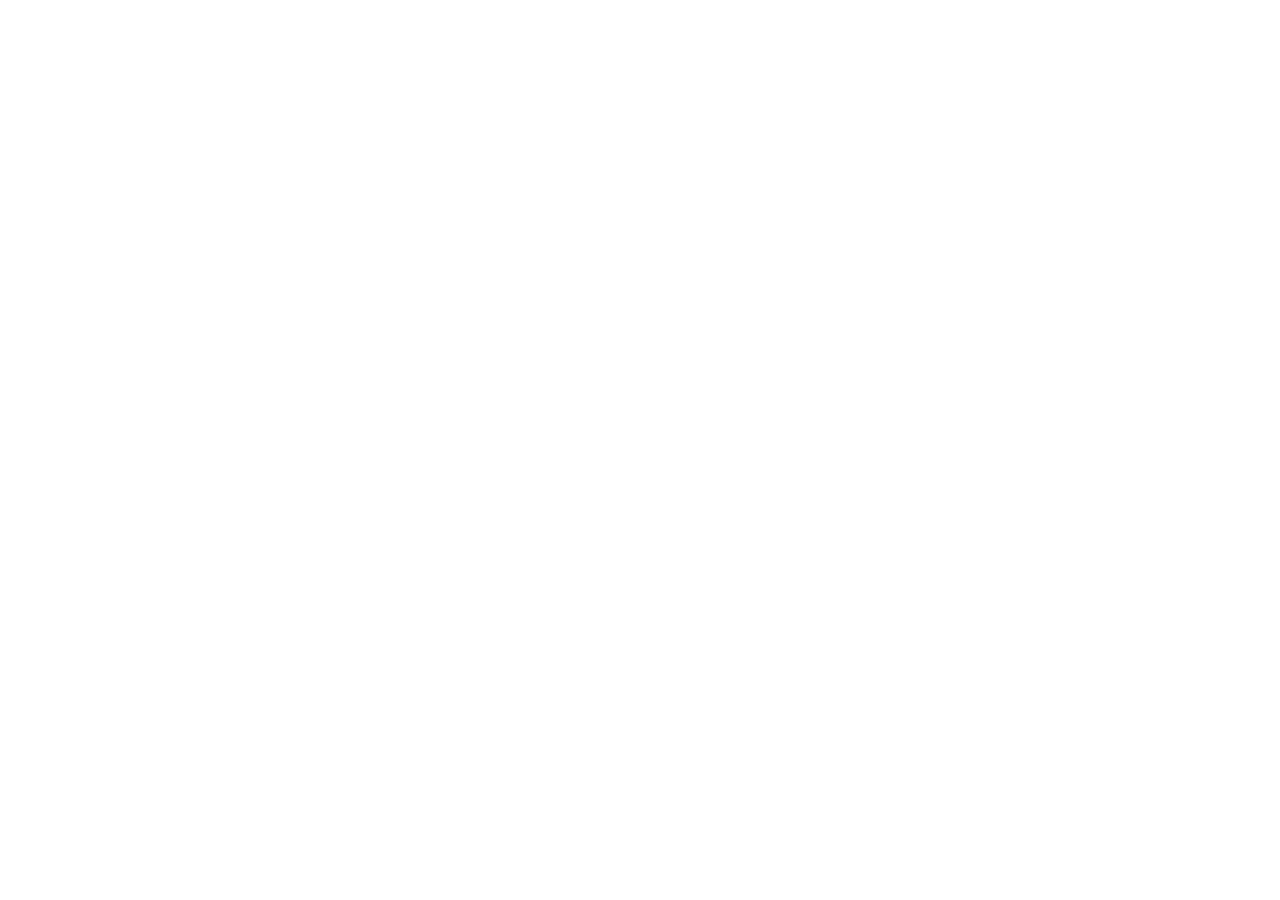
==== index.html @ 7402657c "anaqi | nambah SEO" ====
<!DOCTYPE html>
<html lang="id">
<head>
    <meta charset="UTF-8">
    <meta name="viewport" content="width=device-width, initial-scale=1.0">
    <title>Beranda - Cireng A'paweh</title>
    <meta name="description" content="Cireng A'paweh menyajikan produk cireng salju, cireng kuah keju creamy, dan cireng kuah seblak isi ayam suwir. Lihat menu unggulan dan peluang kerja sama mitra.">
    <meta name="keywords" content="Cireng A'paweh, cireng Bandung, cireng salju, promo cireng, cireng kuah keju, cireng seblak, franchise cireng, mitra cireng">
    <meta name="robots" content="index, follow">
    <meta name="author" content="Cireng A'paweh">
    <link rel="canonical" href="./index.html">
    <link rel="icon" href="assets/icon/icon.png">

    <meta property="og:locale" content="id_ID">
    <meta property="og:type" content="website">
    <meta property="og:site_name" content="Cireng A'paweh">
    <meta property="og:title" content="Cireng A'paweh - Beranda">
    <meta property="og:description" content="Cireng A'paweh - Promo Cireng Salju, Kuah Keju, Seblak, dan Franchise">
    <meta property="og:url" content="./index.html">
    <meta property="og:image" content="assets/img/produk/cireng-salju-kuah-keju-creamy.jpg">
    <meta property="og:image:alt" content="Produk cireng unggulan Cireng A'paweh">

    <meta name="twitter:card" content="summary_large_image">
    <meta name="twitter:title" content="Cireng A'paweh - Beranda">
    <meta name="twitter:description" content="Cireng A'paweh - Promo Cireng Salju, Cireng Kuah Keju, Cireng Kuah Seblak, dan Franchise Cireng">
    <meta name="twitter:image" content="assets/img/produk/cireng-salju-kuah-keju-creamy.jpg">

    <script type="application/ld+json">
    {
        "@context": "https://schema.org",
        "@type": "FoodEstablishment",
        "name": "Cireng A'paweh",
        "description": "Cireng dengan varian kuah keju creamy dan seblak ayam suwir.",
        "url": "./index.html",
        "image": "assets/img/produk/cireng-salju-kuah-keju-creamy.jpg",
        "areaServed": "Bandung"
    }
    </script>
</head>
<body>
	
</body>
</html>
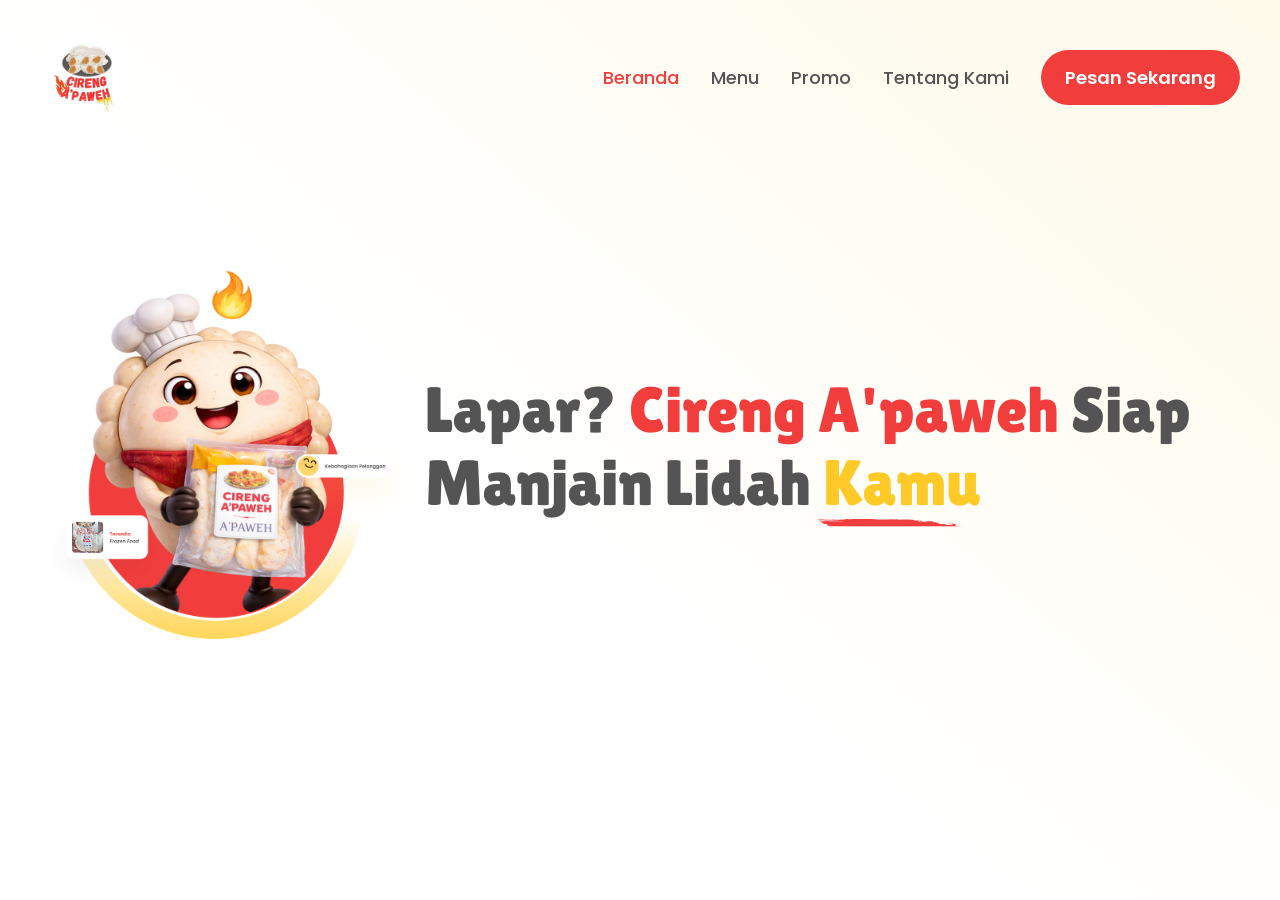
==== commit 7c5dfd14: "firdi | tempate hero" ====
--- a/index.html
+++ b/index.html
@@ -1,32 +1,53 @@
-<!DOCTYPE html>
+<!doctype html>
 <html lang="id">
-<head>
-    <meta charset="UTF-8">
-    <meta name="viewport" content="width=device-width, initial-scale=1.0">
+  <head>
+    <meta charset="UTF-8" />
+    <meta name="viewport" content="width=device-width, initial-scale=1.0" />
     <title>Beranda - Cireng A'paweh</title>
-    <meta name="description" content="Cireng A'paweh menyajikan produk cireng salju, cireng kuah keju creamy, dan cireng kuah seblak isi ayam suwir. Lihat menu unggulan dan peluang kerja sama mitra.">
-    <meta name="keywords" content="Cireng A'paweh, cireng Bandung, cireng salju, promo cireng, cireng kuah keju, cireng seblak, franchise cireng, mitra cireng">
-    <meta name="robots" content="index, follow">
-    <meta name="author" content="Cireng A'paweh">
-    <link rel="canonical" href="./index.html">
-    <link rel="icon" href="assets/icon/icon.png">
+    <meta
+      name="description"
+      content="Cireng A'paweh menyajikan produk cireng salju, cireng kuah keju creamy, dan cireng kuah seblak isi ayam suwir. Lihat menu unggulan dan peluang kerja sama mitra."
+    />
+    <meta
+      name="keywords"
+      content="Cireng A'paweh, cireng Bandung, cireng salju, promo cireng, cireng kuah keju, cireng seblak, franchise cireng, mitra cireng"
+    />
+    <meta name="robots" content="index, follow" />
+    <meta name="author" content="Cireng A'paweh" />
+    <link rel="canonical" href="./index.html" />
+    <link rel="icon" href="assets/icon/icon.png" />
 
-    <meta property="og:locale" content="id_ID">
-    <meta property="og:type" content="website">
-    <meta property="og:site_name" content="Cireng A'paweh">
-    <meta property="og:title" content="Cireng A'paweh - Beranda">
-    <meta property="og:description" content="Cireng A'paweh - Promo Cireng Salju, Kuah Keju, Seblak, dan Franchise">
-    <meta property="og:url" content="./index.html">
-    <meta property="og:image" content="assets/img/produk/cireng-salju-kuah-keju-creamy.jpg">
-    <meta property="og:image:alt" content="Produk cireng unggulan Cireng A'paweh">
+    <meta property="og:locale" content="id_ID" />
+    <meta property="og:type" content="website" />
+    <meta property="og:site_name" content="Cireng A'paweh" />
+    <meta property="og:title" content="Cireng A'paweh - Beranda" />
+    <meta
+      property="og:description"
+      content="Cireng A'paweh - Promo Cireng Salju, Kuah Keju, Seblak, dan Franchise"
+    />
+    <meta property="og:url" content="./index.html" />
+    <meta
+      property="og:image"
+      content="assets/img/produk/cireng-salju-kuah-keju-creamy.jpg"
+    />
+    <meta
+      property="og:image:alt"
+      content="Produk cireng unggulan Cireng A'paweh"
+    />
 
-    <meta name="twitter:card" content="summary_large_image">
-    <meta name="twitter:title" content="Cireng A'paweh - Beranda">
-    <meta name="twitter:description" content="Cireng A'paweh - Promo Cireng Salju, Cireng Kuah Keju, Cireng Kuah Seblak, dan Franchise Cireng">
-    <meta name="twitter:image" content="assets/img/produk/cireng-salju-kuah-keju-creamy.jpg">
+    <meta name="twitter:card" content="summary_large_image" />
+    <meta name="twitter:title" content="Cireng A'paweh - Beranda" />
+    <meta
+      name="twitter:description"
+      content="Cireng A'paweh - Promo Cireng Salju, Cireng Kuah Keju, Cireng Kuah Seblak, dan Franchise Cireng"
+    />
+    <meta
+      name="twitter:image"
+      content="assets/img/produk/cireng-salju-kuah-keju-creamy.jpg"
+    />
 
     <script type="application/ld+json">
-    {
+      {
         "@context": "https://schema.org",
         "@type": "FoodEstablishment",
         "name": "Cireng A'paweh",
@@ -34,10 +55,62 @@
         "url": "./index.html",
         "image": "assets/img/produk/cireng-salju-kuah-keju-creamy.jpg",
         "areaServed": "Bandung"
-    }
+      }
     </script>
-</head>
-<body>
-	
-</body>
+
+    <link rel="stylesheet" href="/css/global.css" />
+    <link rel="stylesheet" href="/css/template/navbar.css" />
+    <link rel="stylesheet" href="/css/template/hero.css" />
+  </head>
+  <body>
+    <section class="navbar">
+      <a href="#" class="logo">
+        <img
+          src="assets/icon/icon.png"
+          alt="Logo Cireng A'paweh"
+          class="logoImage"
+        />
+      </a>
+
+      <button class="burgerMenu" type="button" aria-label="Toggle menu">
+        <img src="/assets/icon/burger-menu.svg" alt="" class="burgerMenuIcon" />
+      </button>
+
+      <div class="navBarLinks">
+        <nav class="navLinks">
+          <a href="#" class="navLink active">Beranda</a>
+          <a href="#" class="navLink">Menu</a>
+          <a href="#" class="navLink">Promo</a>
+          <a href="#" class="navLink">Tentang Kami</a>
+        </nav>
+        <div class="navActions">
+          <button class="btn btnPrimary">Pesan Sekarang</button>
+        </div>
+      </div>
+    </section>
+
+    <div class="templateHero">
+      <div class="breakpoint">
+        <div class="1">
+          <img
+            id="maskot"
+            src="/assets/img/dekorasi/maskot.png"
+            alt="Maskot Cireng A'paweh"
+          />
+        </div>
+        <div class="2">
+          <div class="displayHero">
+            Lapar? <span class="red">Cireng A'paweh</span> Siap Manjain Lidah
+            <span class="yellow">
+              <div class="wrap">
+                Kamu
+                <img src="/assets/img/dekorasi/line.svg" alt="Dekorasi" /></div
+            ></span>
+          </div>
+        </div>
+      </div>
+    </div>
+
+    <script src="/js/animasi.js"></script>
+  </body>
 </html>
--- a/css/global.css
+++ b/css/global.css
@@ -0,0 +1,291 @@
+@import url("https://fonts.googleapis.com/css2?family=Fredoka:wght@400;500;600&family=Lilita+One&family=Poppins:wght@400;500;600&display=swap");
+
+* {
+    margin: 0;
+    padding: 0;
+}
+
+:root {
+    /* Colors */
+    --primary-brand-red: #f23d3d;   
+    --accent-cheese-yellow: #ffca28;
+    --charcoal-grey: #545454;
+    --clean-white: #ffffff;
+
+    --fdn-red-light: #feecec;
+    --fdn-red-light-hover: #fde2e2;
+    --fdn-red-light-active: #fbc3c3;
+    --fdn-red-normal: #f23d3d;
+    --fdn-red-normal-hover: #da3737;
+    --fdn-red-normal-active: #c23131;
+    --fdn-red-dark: #b62e2e;
+    --fdn-red-dark-hover: #912525;
+    --fdn-red-dark-active: #6d1b1b;
+    --fdn-red-darker: #551515;
+
+    --fdn-yellow-light: #fffaea;
+    --fdn-yellow-light-hover: #fff7df;
+    --fdn-yellow-light-active: #ffefbc;
+    --fdn-yellow-normal: #ffca28;
+    --fdn-yellow-normal-hover: #e6b624;
+    --fdn-yellow-normal-active: #cca220;
+    --fdn-yellow-dark: #bf981e;
+    --fdn-yellow-dark-hover: #997918;
+    --fdn-yellow-dark-active: #735b12;
+    --fdn-yellow-darker: #59470e;
+
+    --fdn-grey-light: #eeeeee;
+    --fdn-grey-light-hover: #e5e5e5;
+    --fdn-grey-light-active: #cacaca;
+    --fdn-grey-normal: #545454;
+    --fdn-grey-normal-hover: #4c4c4c;
+    --fdn-grey-normal-active: #434343;
+    --fdn-grey-dark: #3f3f3f;
+    --fdn-grey-dark-hover: #323232;
+    --fdn-grey-dark-active: #262626;
+    --fdn-grey-darker: #1d1d1d;
+
+    --fdn-white-light: #ffffff;
+    --fdn-white-light-hover: #ffffff;
+    --fdn-white-light-active: #ffffff;
+    --fdn-white-normal: #ffffff;
+    --fdn-white-normal-hover: #e6e6e6;
+    --fdn-white-normal-active: #cccccc;
+    --fdn-white-dark: #bfbfbf;
+    --fdn-white-dark-hover: #999999;
+    --fdn-white-dark-active: #737373;
+    --fdn-white-darker: #595959;
+
+    /* Font */
+    --font-display: "Lilita One", sans-serif;
+    --font-subheading: "Fredoka", sans-serif;
+    --font-body: "Poppins", sans-serif;
+
+    --fs-hero: 64px;
+    --fs-h1: 48px;
+    --fs-h2: 32px;
+    --fs-h3: 24px;
+    --fs-h4: 20px;
+    --fs-body-lg: 18px;
+    --fs-body-main: 16px;
+    --fs-caption: 14px;
+    --fs-button: 18px;
+
+    /* Font Weight */
+    --fw-regular: 400;
+    --fw-medium: 500;
+    --fw-semibold: 600;
+
+    --shadow-main: 0px 8px 26px rgba(84, 84, 84, 0.25);
+    --shadow-lighter: 0px 0px 12px rgba(84, 84, 84, 0.25);
+
+    /* GAP Desktop */
+    --gap-micro: 8px;
+    --gap-small: 16px;
+    --gap-medium: 32px;
+    --gap-large: 80px;
+
+    /* Breakpoint */
+    --breakpoint: 1200px;
+}
+
+/* Button Primary */
+.btnPrimary {
+    display: inline-flex;
+    padding: var(--gap-small) var(--fw-medium);
+    justify-content: center;
+    align-items: center;
+    gap: var(--gap-micro);
+    border-radius: 100px;
+    background: var(--primary-brand-red);
+    color: var(--clean-white);
+    font-family: var(--font-body);
+    font-size: var(--fs-button);
+    font-weight: var(--fw-medium);
+}
+
+.btnPrimary .btnIcon {
+    width: 20px;
+    height: 20px;
+    aspect-ratio: 1/1;
+}
+
+.btnPrimary:hover {
+    background: var(primary --fdn-red-normal-hover);
+    color: var(--clean-white);
+    transition: 0.29;
+}
+
+.btnPrimary:active {
+    background: var(primary --fdn-red-dark-active);
+    color: var(--clean-white);
+    transition: 0.29;
+}
+
+.btnSoft {
+    display: inline-flex;
+    padding: var(--gap-small) var(--fw-medium);
+    justify-content: center;
+    align-items: center;
+    gap: var(--gap-micro);
+    border-radius: 100px;
+    background: var(--fdn-grey-light);
+    color: var(--charcoal-grey);
+    font-family: var(--font-body);
+    font-size: var(--fs-button);
+    font-weight: var(--fw-medium);
+}
+
+.btnSoft:hover {
+    background: var(--fdn-grey-light-hover);
+    color: var(--fdn-grey-normal-hover);
+    transition: 0.29;
+}
+
+.btnSoft:active {
+    background: var(--fdn-grey-light-active);
+    color: var(--fdn-grey-normal-active);
+    transition: 0.29;
+}
+
+.btnOutline {
+    display: inline-flex;
+    padding: var(--gap-small) var(--fw-medium);
+    justify-content: center;
+    align-items: center;
+    gap: var(--gap-micro);
+    border-radius: 100px;
+    border: 1px solid var(--primary-brand-red);
+    background: var(--clean-white);
+    color: var(--primary-brand-red);
+    font-family: var(--font-body);
+    font-size: var(--fs-button);
+    font-weight: var(--fw-medium);
+}
+
+.btnOutline:hover {
+    background: var(--fdn-white-normal-hover);
+    color: var(--fdn-red-normal-hover);
+    transition: 0.29;
+}
+
+.btnOutline:active {
+    background: var(--fdn-white-normal-active);
+    color: var(--fdn-red-normal-active);
+    transition: 0.29;
+}
+
+/* Typography */
+.displayHero {
+  font-family: var(--font-display);
+  font-size: var(--fs-hero);
+  font-weight: 400;
+}
+
+.displayH1 {
+    font-family: var(--font-display);
+    font-size: var(--fs-h1);
+    font-weight: 400;
+}
+
+.displayH2 {
+    font-family: var(--font-display);
+    font-size: var(--fs-h2);
+    font-weight: 400;
+}
+
+.subH3 {
+    font-family: var(--font-subheading);
+    font-size: var(--fs-h3);
+    font-weight: var(--fw-semibold);
+}
+
+.subH4 {
+    font-family: var(--font-subheading);
+    font-size: var(--fs-h4);
+    font-weight: var(--fw-medium);
+}
+
+.bodyLg {
+    font-family: var(--font-body);
+    font-size: var(--fs-body-lg);
+    font-weight: var(--fw-medium);
+}
+
+.bodyMain {
+    font-family: var(--font-body);
+    font-size: var(--fs-body-main);
+    font-weight: var(--fw-regular);
+}
+
+.caption {
+    font-family: var(--font-body);
+    font-size: var(--fs-caption);
+    font-weight: var(--fw-regular);
+}
+
+.btnText {
+    font-family: var(--font-body);
+    font-size: var(--fs-button);
+    font-weight: var(--fw-medium);
+}
+
+/* Effects */
+.shadow {
+    box-shadow: var(--shadow-main);
+}
+
+.shadowLight {
+    box-shadow: var(--shadow-lighter);
+}
+
+/* Breakpoint */
+.breakpoint {
+    max-width: var(--breakpoint);
+    width: 100%;
+}
+
+/* Text */
+.red {
+    color: var(--primary-brand-red)
+}
+
+.yellow {
+    color: var(--accent-cheese-yellow)
+}
+
+@media (max-width: 1024px) {
+  :root {
+    --fs-hero: 48px;
+    --fs-h1: 40px;
+    --fs-button: 16px;
+
+    /* GAP Tablet */
+    --gap-micro: 8px;
+    --gap-small: 16px;
+    --gap-medium: 24px;
+    --gap-large: 48px;
+
+    /* Breakpoint */
+    --breakpoint: 768px;
+  }
+}
+
+@media (max-width: 768px) {
+  :root {
+    --fs-hero: 40px;
+    --fs-h1: 32px;
+    --fs-h2: 24px;
+    --fs-h3: 20px;
+    --fs-h4: 18px;
+
+    /* GAP Mobile */
+    --gap-micro: 8px;
+    --gap-small: 16px;
+    --gap-medium: 24px;
+    --gap-large: 40px;
+
+    /* Breakpoint */
+    --breakpoint: 390px;
+  }
+}
--- a/css/template/navbar.css
+++ b/css/template/navbar.css
@@ -0,0 +1,226 @@
+.navbar {
+  position: fixed;
+  top: 0;
+  display: flex;
+  flex-direction: row;
+  align-items: center;
+  justify-content: space-between;
+  width: 100%;
+  margin: 0;
+  box-sizing: border-box;
+  padding: var(--gap-medium) max(16px, calc((100vw - 1200px) / 2));
+  z-index: 999;
+  background-color: transparent;
+  transition:
+    padding-top 0.25s ease,
+    padding-bottom 0.25s ease,
+    box-shadow 0.25s ease,
+    background-color 0.25s ease;
+}
+
+.navbar.navbarScrolled {
+  padding: var(--gap-micro) max(var(--gap-small), calc((100vw - 1200px) / 2));
+  background: rgba(255, 255, 255, 0.92);
+  box-shadow: var(--shadow-lighter);
+  backdrop-filter: blur(50px);
+}
+
+.logo {
+  display: inline-flex;
+  align-items: center;
+  text-decoration: none;
+}
+
+.logoImage {
+  width: auto;
+  height: 90px;
+  display: block;
+}
+
+.navLinks {
+  display: flex;
+  align-items: center;
+  gap: var(--gap-medium);
+}
+
+.navLink {
+  font-family: var(--font-body);
+  font-size: var(--fs-body-lg);
+  font-weight: var(--fw-medium);
+  color: var(--fdn-grey-normal);
+  text-decoration: none;
+  transition: color 0.2s ease;
+}
+
+.navLink.active {
+  color: var(--fdn-red-normal);
+}
+
+.navLink:hover {
+  color: var(--fdn-red-normal-hover);
+}
+
+.navActions {
+  display: flex;
+  align-items: center;
+  gap: 12px;
+}
+
+.navBarLinks {
+  display: flex;
+  align-items: center;
+  gap: var(--gap-medium);
+}
+
+.burgerMenu {
+  display: none;
+  background: none;
+  border: none;
+  cursor: pointer;
+  padding: 0;
+}
+
+.burgerMenuIcon {
+  width: 32px;
+  height: 32px;
+  display: block;
+  transition: filter 0.25s ease;
+}
+
+.burgerMenu:hover .burgerMenuIcon {
+  filter: brightness(0.8);
+}
+
+.btn {
+  display: inline-flex;
+  align-items: center;
+  justify-content: center;
+  gap: 10px;
+  padding: 14px 24px;
+  border-radius: 999px;
+  background: var(--fdn-red-normal);
+  color: var(--fdn-white-normal);
+  text-decoration: none;
+  font-weight: var(--fw-semibold);
+  border: none;
+  cursor: pointer;
+  transition:
+    background-color 0.2s ease,
+    transform 0.2s ease;
+}
+
+.btn:hover {
+  background: var(--fdn-red-normal-hover);
+}
+
+.btn:active {
+  background: var(--fdn-red-normal-active);
+  transform: translateY(1px);
+}
+
+@media (min-width: 768px) and (max-width: 1024px) {
+  .navbar {
+    padding: var(--gap-large) var(--gap-small);
+    justify-content: center;
+    gap: var(--gap-medium);
+  }
+
+  .navbar.navbarScrolled {
+    padding: var(--gap-micro) var(--gap-small);
+  }
+
+  .logoImage {
+    height: 72px;
+  }
+
+  .navBarLinks {
+    gap: var(--gap-small);
+  }
+
+  .navLinks {
+    gap: 12px;
+  }
+
+  .navLink {
+    font-size: var(--fs-body-main);
+  }
+
+  .navActions .btnPrimary {
+    padding: 12px 18px;
+    font-size: var(--fs-body-main);
+  }
+}
+
+@media (max-width: 767px) {
+  .navbar {
+    padding: var(--gap-medium) var(--gap-small);
+    justify-content: space-between;
+    align-items: center;
+    gap: 0;
+  }
+
+  .navbar.navbarScrolled {
+    padding: var(--gap-micro) var(--gap-small);
+  }
+
+  .logo {
+    width: auto;
+    justify-content: flex-start;
+  }
+
+  .logoImage {
+    height: 50px;
+  }
+
+  .burgerMenu {
+    display: flex;
+    align-items: center;
+    justify-content: center;
+  }
+
+  .navBarLinks {
+    display: flex;
+    position: absolute;
+    top: 100%;
+    left: 0;
+    right: 0;
+    width: 100%;
+    flex-direction: column;
+    align-items: center;
+    gap: 0;
+    padding: var(--gap-small);
+    background: var(--fdn-white-normal);
+    box-shadow: 0 8px 16px rgba(84, 84, 84, 0.15);
+    z-index: 998;
+    opacity: 0;
+    transform: translateY(-12px);
+    max-height: 0;
+    overflow: hidden;
+    pointer-events: none;
+    transition:
+      opacity 0.25s ease,
+      transform 0.25s ease,
+      max-height 0.3s ease;
+  }
+
+  .navBarLinks.active {
+    opacity: 1;
+    transform: translateY(0);
+    max-height: 360px;
+    pointer-events: auto;
+  }
+
+  .navLinks {
+    display: flex;
+    width: 100%;
+    flex-direction: column;
+    gap: 8px;
+    align-items: center;
+  }
+
+  .navActions {
+    width: 100%;
+    justify-content: center;
+    margin-top: var(--gap-small);
+  }
+}
--- a/css/template/hero.css
+++ b/css/template/hero.css
@@ -0,0 +1,39 @@
+.templateHero {
+  width: 100%;
+  height: 100vh;
+  background: linear-gradient(
+    220deg,
+    var(--fdn-yellow-light) 0.69%,
+    var(--clean-white, #fff) 57.53%
+  );
+  display: flex;
+  justify-content: center;
+  color: var(--charcoal-grey);
+}
+
+.templateHero .breakpoint {
+  display: flex;
+  align-items: center;
+  gap: auto;
+}
+
+.templateHero .wrap {
+  display: inline-flex;
+  flex-direction: column;
+}
+
+.templateHero .wrap img {
+  position: relative;
+  left: -10px;
+  max-width: 180px;
+}
+
+.templateHero #maskot {
+  max-width: 385px;
+}
+
+@media(max-width:768px) {
+    .templateHero .breakpoint {
+        flex-direction: column;
+    }
+}
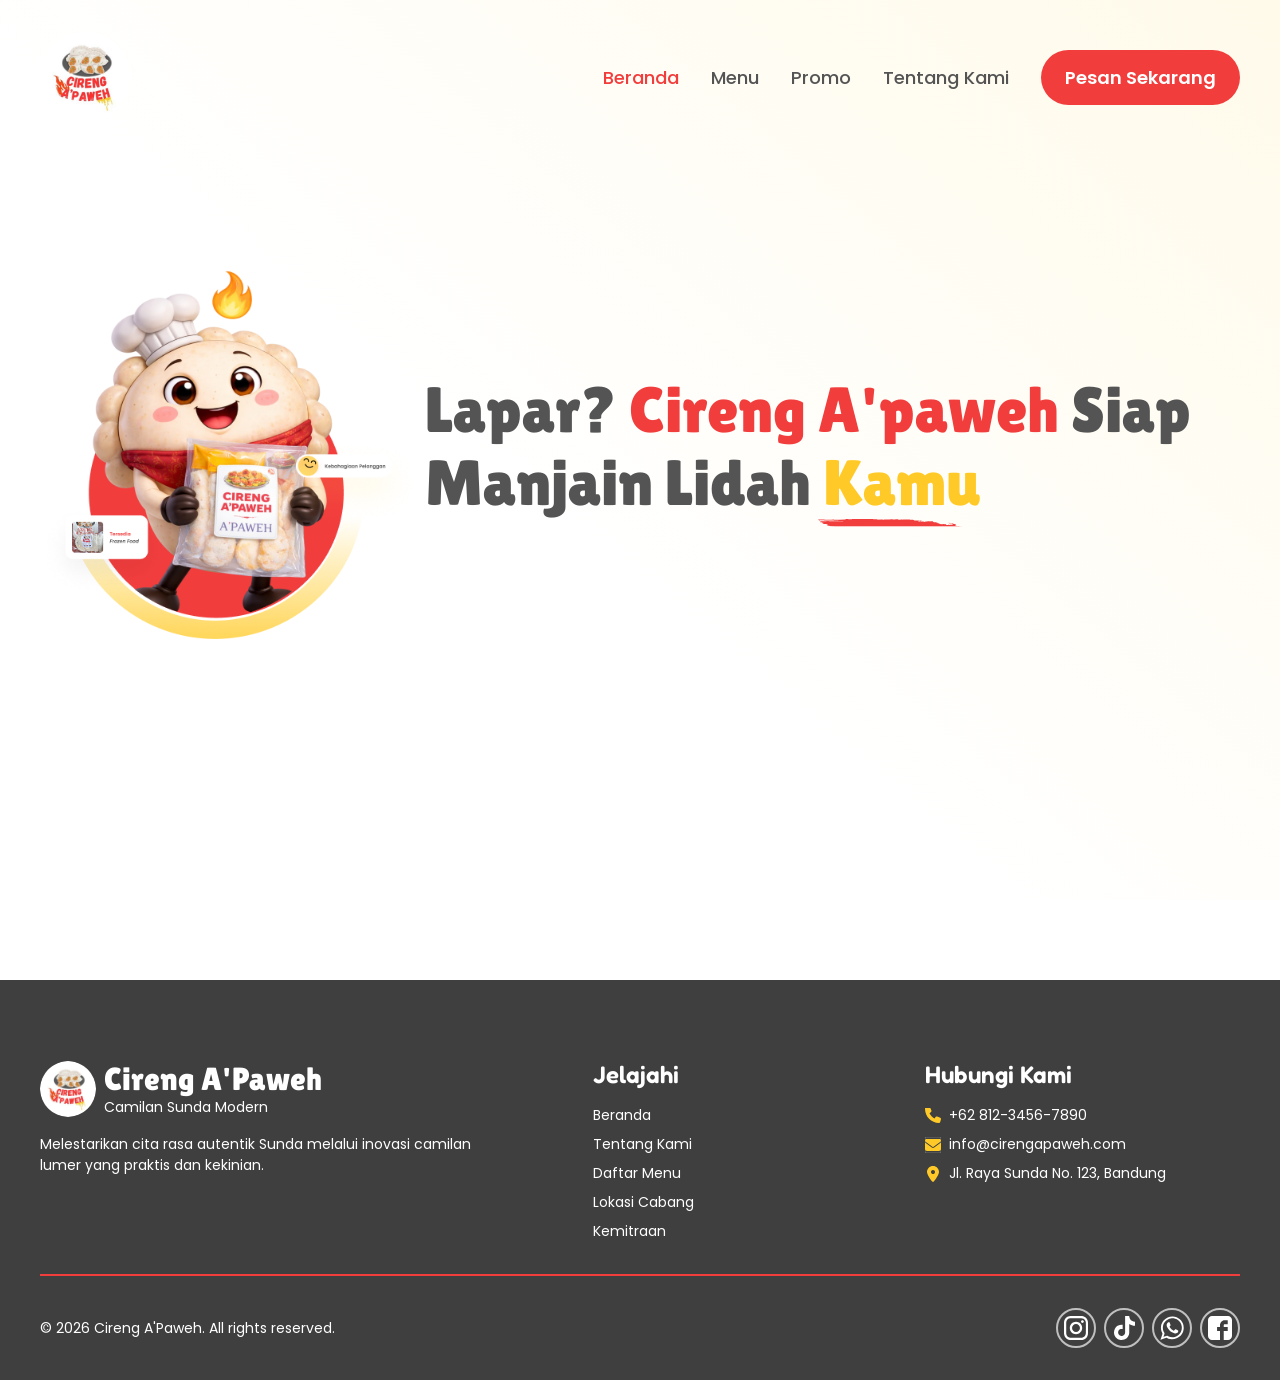
==== commit c57ae24d: "firdi | tempate navbar-footer" ====
--- a/index.html
+++ b/index.html
@@ -58,59 +58,165 @@
       }
     </script>
 
-    <link rel="stylesheet" href="/css/global.css" />
-    <link rel="stylesheet" href="/css/template/navbar.css" />
-    <link rel="stylesheet" href="/css/template/hero.css" />
+    <!-- STYLE -->
+    <link rel="stylesheet" href="css/global.css" />
+    <link rel="stylesheet" href="css/template/navbar.css" />
+    <link rel="stylesheet" href="css/template/hero.css" />
+    <link rel="stylesheet" href="css/template/footer.css" />
   </head>
   <body>
-    <section class="navbar">
-      <a href="#" class="logo">
-        <img
-          src="assets/icon/icon.png"
-          alt="Logo Cireng A'paweh"
-          class="logoImage"
-        />
-      </a>
-
-      <button class="burgerMenu" type="button" aria-label="Toggle menu">
-        <img src="/assets/icon/burger-menu.svg" alt="" class="burgerMenuIcon" />
-      </button>
-
-      <div class="navBarLinks">
-        <nav class="navLinks">
-          <a href="#" class="navLink active">Beranda</a>
-          <a href="#" class="navLink">Menu</a>
-          <a href="#" class="navLink">Promo</a>
-          <a href="#" class="navLink">Tentang Kami</a>
-        </nav>
-        <div class="navActions">
-          <button class="btn btnPrimary">Pesan Sekarang</button>
+    <!-- NAVBAR -->
+    <nav>
+      <section class="navbar">
+        <a href="#" class="logo">
+          <img
+            src="assets/icon/icon.png"
+            alt="Logo Cireng A'paweh"
+            class="logoImage"
+          />
+        </a>
+
+        <button class="burgerMenu" type="button" aria-label="Toggle menu">
+          <img
+            src="assets/icon/burger-menu.svg"
+            alt=""
+            class="burgerMenuIcon"
+          />
+        </button>
+
+        <div class="navBarLinks">
+          <nav class="navLinks">
+            <a href="#" class="navLink active">Beranda</a>
+            <a href="#" class="navLink">Menu</a>
+            <a href="#" class="navLink">Promo</a>
+            <a href="#" class="navLink">Tentang Kami</a>
+          </nav>
+          <div class="navActions">
+            <button class="btn btnPrimary">Pesan Sekarang</button>
+          </div>
+        </div>
+      </section>
+    </nav>
+
+    <main>
+      <!-- HERO -->
+      <div class="templateHero">
+        <div class="breakpoint">
+          <div class="1">
+            <img
+              id="maskot"
+              src="assets/img/dekorasi/maskot.png"
+              alt="Maskot Cireng A'paweh"
+            />
+          </div>
+          <div class="2">
+            <div class="displayHero">
+              Lapar? <span class="red">Cireng A'paweh</span> Siap Manjain Lidah
+              <span class="yellow">
+                <div class="wrap">
+                  Kamu
+                  <img src="assets/img/dekorasi/line.svg" alt="Dekorasi" /></div
+              ></span>
+            </div>
+          </div>
         </div>
       </div>
-    </section>
-
-    <div class="templateHero">
-      <div class="breakpoint">
-        <div class="1">
-          <img
-            id="maskot"
-            src="/assets/img/dekorasi/maskot.png"
-            alt="Maskot Cireng A'paweh"
-          />
-        </div>
-        <div class="2">
-          <div class="displayHero">
-            Lapar? <span class="red">Cireng A'paweh</span> Siap Manjain Lidah
-            <span class="yellow">
-              <div class="wrap">
-                Kamu
-                <img src="/assets/img/dekorasi/line.svg" alt="Dekorasi" /></div
-            ></span>
+    </main>
+
+    <!-- FOOTER -->
+    <footer class="siteFooterSection">
+      <div class="footerWrapper">
+        <div class="footerContents">
+          <div class="footerCompany">
+            <div class="footerBrand">
+              <img
+                src="assets/icon/icon.png"
+                alt="Cireng A'Paweh"
+                class="footerLogo"
+              />
+              <div class="footerBrandText">
+                <h2 class="displayH2">Cireng A'Paweh</h2>
+                <p class="caption">Camilan Sunda Modern</p>
+              </div>
+            </div>
+            <p class="caption">
+              Melestarikan cita rasa autentik Sunda melalui inovasi camilan
+              lumer yang praktis dan kekinian.
+            </p>
+          </div>
+
+          <div class="footerLinks">
+            <h3 class="subH3">Jelajahi</h3>
+            <nav class="footerNav">
+              <a href="#" class="footerLink caption">Beranda</a>
+              <a href="#" class="footerLink caption">Tentang Kami</a>
+              <a href="#" class="footerLink caption">Daftar Menu</a>
+              <a href="#" class="footerLink caption">Lokasi Cabang</a>
+              <a href="#" class="footerLink caption">Kemitraan</a>
+            </nav>
+          </div>
+
+          <div class="footerContact">
+            <h3 class="subH3">Hubungi Kami</h3>
+            <ul class="footerContactList">
+              <li>
+                <img
+                  src="assets/icon/icon-phone.svg"
+                  alt="Phone"
+                  class="footerContactIcon"
+                /><span class="caption">+62 812-3456-7890</span>
+              </li>
+              <li>
+                <img
+                  src="assets/icon/icon-email.svg"
+                  alt="Email"
+                  class="footerContactIcon"
+                /><span class="caption">info@cirengapaweh.com</span>
+              </li>
+              <li>
+                <img
+                  src="assets/icon/icon-location.svg"
+                  alt="Location"
+                  class="footerContactIcon"
+                /><span class="caption">Jl. Raya Sunda No. 123, Bandung</span>
+              </li>
+            </ul>
+          </div>
+        </div>
+
+        <div class="footerDivider"></div>
+
+        <div class="footerBottom">
+          <p class="caption">© 2026 Cireng A'Paweh. All rights reserved.</p>
+          <div class="footerSocials">
+            <a href="#" aria-label="Instagram" class="footerSocialLink"
+              ><img
+                src="assets/icon/icon-instagram.svg"
+                alt="Instagram"
+                class="footerSocialIcon"
+            /></a>
+            <a href="#" aria-label="TikTok" class="footerSocialLink"
+              ><img
+                src="assets/icon/icon-tiktok.svg"
+                alt="TikTok"
+                class="footerSocialIcon"
+            /></a>
+            <a href="#" aria-label="WhatsApp" class="footerSocialLink"
+              ><img
+                src="assets/icon/icon-whatsapp.svg"
+                alt="WhatsApp"
+                class="footerSocialIcon"
+            /></a>
+            <a href="#" aria-label="Facebook" class="footerSocialLink"
+              ><img
+                src="assets/icon/icon-facebook.svg"
+                alt="Facebook"
+                class="footerSocialIcon"
+            /></a>
           </div>
         </div>
       </div>
-    </div>
-
-    <script src="/js/animasi.js"></script>
+    </footer>
+    <script src="js/animasi.js"></script>
   </body>
 </html>
--- a/css/template/hero.css
+++ b/css/template/hero.css
@@ -9,6 +9,7 @@
   display: flex;
   justify-content: center;
   color: var(--charcoal-grey);
+  padding: var(--fs-micro) var(--fs-h2) var(--fs-h1) var(--fs-h2);
 }
 
 .templateHero .breakpoint {
@@ -32,8 +33,11 @@
   max-width: 385px;
 }
 
-@media(max-width:768px) {
-    .templateHero .breakpoint {
-        flex-direction: column;
-    }
+@media (max-width: 768px) {
+  .templateHero {
+    padding-top: 100px;
+  }
+  .templateHero .breakpoint {
+    flex-direction: column;
+  }
 }
--- a/css/template/footer.css
+++ b/css/template/footer.css
@@ -0,0 +1,230 @@
+.siteFooterSection {
+  margin-top: var(--gap-large);
+  padding: var(--gap-large) max(var(--gap-small), calc((100vw - 1200px) / 2))
+    var(--gap-medium);
+  background: var(--fdn-grey-dark);
+  color: var(--fdn-white-normal);
+}
+
+.footerWrapper {
+  display: flex;
+  flex-direction: column;
+  gap: var(--gap-medium);
+}
+
+.footerContents {
+  display: grid;
+  grid-template-columns: 1.5fr 0.8fr 1fr;
+  gap: var(--gap-large);
+  align-items: flex-start;
+}
+
+.footerCompany {
+  display: flex;
+  flex-direction: column;
+  gap: var(--gap-small);
+}
+
+.footerBrand {
+  display: flex;
+  align-items: center;
+  gap: var(--gap-micro);
+}
+
+.footerLogo {
+  width: 56px;
+  height: 56px;
+  object-fit: cover;
+  border-radius: 999px;
+  display: block;
+}
+
+.footerSocialIcon {
+  width: 24px;
+  height: 24px;
+  object-fit: contain;
+  display: block;
+}
+
+.footerBrandText {
+  display: flex;
+  flex-direction: column;
+  gap: 0;
+}
+
+.footerTitle {
+  margin: 0;
+  font-family: var(--font-display);
+  font-size: var(--fs-h1);
+  font-weight: var(--fw-regular);
+  line-height: 1.1;
+  color: var(--fdn-yellow-normal);
+}
+
+.footerTagline {
+  margin: 0;
+  font-family: var(--font-body);
+  font-size: var(--fs-body-lg);
+  font-weight: var(--fw-regular);
+  color: var(--fdn-white-normal);
+}
+
+.footerDescription {
+  margin: 0;
+  max-width: 560px;
+  font-size: var(--fs-body-lg);
+  line-height: 1.5;
+  color: var(--fdn-white-normal);
+}
+
+.footerHeading {
+  margin: 0 0 var(--gap-small);
+  font-family: var(--font-subheading);
+  font-size: var(--fs-h3);
+  font-weight: var(--fw-semibold);
+  color: var(--fdn-yellow-normal);
+}
+
+.footerLinks {
+  display: flex;
+  flex-direction: column;
+  gap: var(--gap-small);
+}
+
+.footerNav {
+  display: flex;
+  flex-direction: column;
+  gap: var(--gap-micro);
+}
+
+.footerLink {
+  color: var(--fdn-white-normal);
+  text-decoration: none;
+  transition: color 0.2s ease;
+}
+
+.footerLink:hover {
+  color: var(--fdn-yellow-normal);
+}
+
+.footerContact {
+  display: flex;
+  flex-direction: column;
+  gap: var(--gap-small);
+}
+
+.footerContactList {
+  list-style: none;
+  margin: 0;
+  padding: 0;
+  display: flex;
+  flex-direction: column;
+  gap: var(--gap-micro);
+}
+
+.footerContactList li {
+  display: flex;
+  align-items: center;
+  gap: var(--gap-micro);
+  font-family: var(--font-body);
+  font-size: var(--fs-body-main);
+  color: var(--fdn-white-normal);
+}
+
+.footerContactIcon {
+  width: 16px;
+  height: 16px;
+  object-fit: contain;
+  flex: 0 0 16px;
+}
+
+.footerDivider {
+  width: 100%;
+  height: 2px;
+  background: var(--fdn-red-normal);
+}
+
+.footerBottom {
+  display: flex;
+  justify-content: space-between;
+  align-items: center;
+  gap: var(--gap-small);
+}
+
+.footerCopyright {
+  margin: 0;
+  font-family: var(--font-body);
+  font-size: var(--fs-body-main);
+  color: var(--fdn-white-normal);
+}
+
+.footerSocials {
+  display: flex;
+  align-items: center;
+  gap: var(--gap-micro);
+}
+
+.footerSocialLink {
+  text-decoration: none;
+  font-family: var(--font-body);
+  color: var(--fdn-white-normal);
+  font-weight: var(--fw-semibold);
+  font-size: var(--fs-caption);
+  width: 36px;
+  height: 36px;
+  border: 2px solid var(--fdn-white-dark);
+  border-radius: 999px;
+  display: inline-flex;
+  align-items: center;
+  justify-content: center;
+  transition: all 0.2s ease;
+}
+
+.footerSocialLink:hover {
+  border-color: var(--fdn-yellow-normal);
+  color: var(--fdn-yellow-normal);
+}
+
+@media (min-width: 768px) and (max-width: 1024px) {
+  .siteFooterSection {
+    padding:  var(--gap-large);
+  }
+
+  .footerContents {
+    grid-template-columns: 1fr;
+    gap: var(--gap-medium);
+  }
+
+  .footerDescription,
+  .footerLink,
+  .footerContactList li {
+    font-size: var(--fs-body-main);
+  }
+}
+
+@media (max-width: 767px) {
+  .siteFooterSection {
+    padding: var(--gap-medium) var(--gap-medium);
+  }
+
+  .footerContents {
+    grid-template-columns: 1fr;
+    gap: var(--gap-medium);
+  }
+
+  .footerTitle {
+    font-size: var(--fs-h2);
+  }
+
+  .footerTagline,
+  .footerDescription,
+  .footerLink,
+  .footerContactList li {
+    font-size: var(--fs-body-main);
+  }
+
+  .footerBottom {
+    flex-direction: column;
+    align-items: flex-start;
+  }
+}
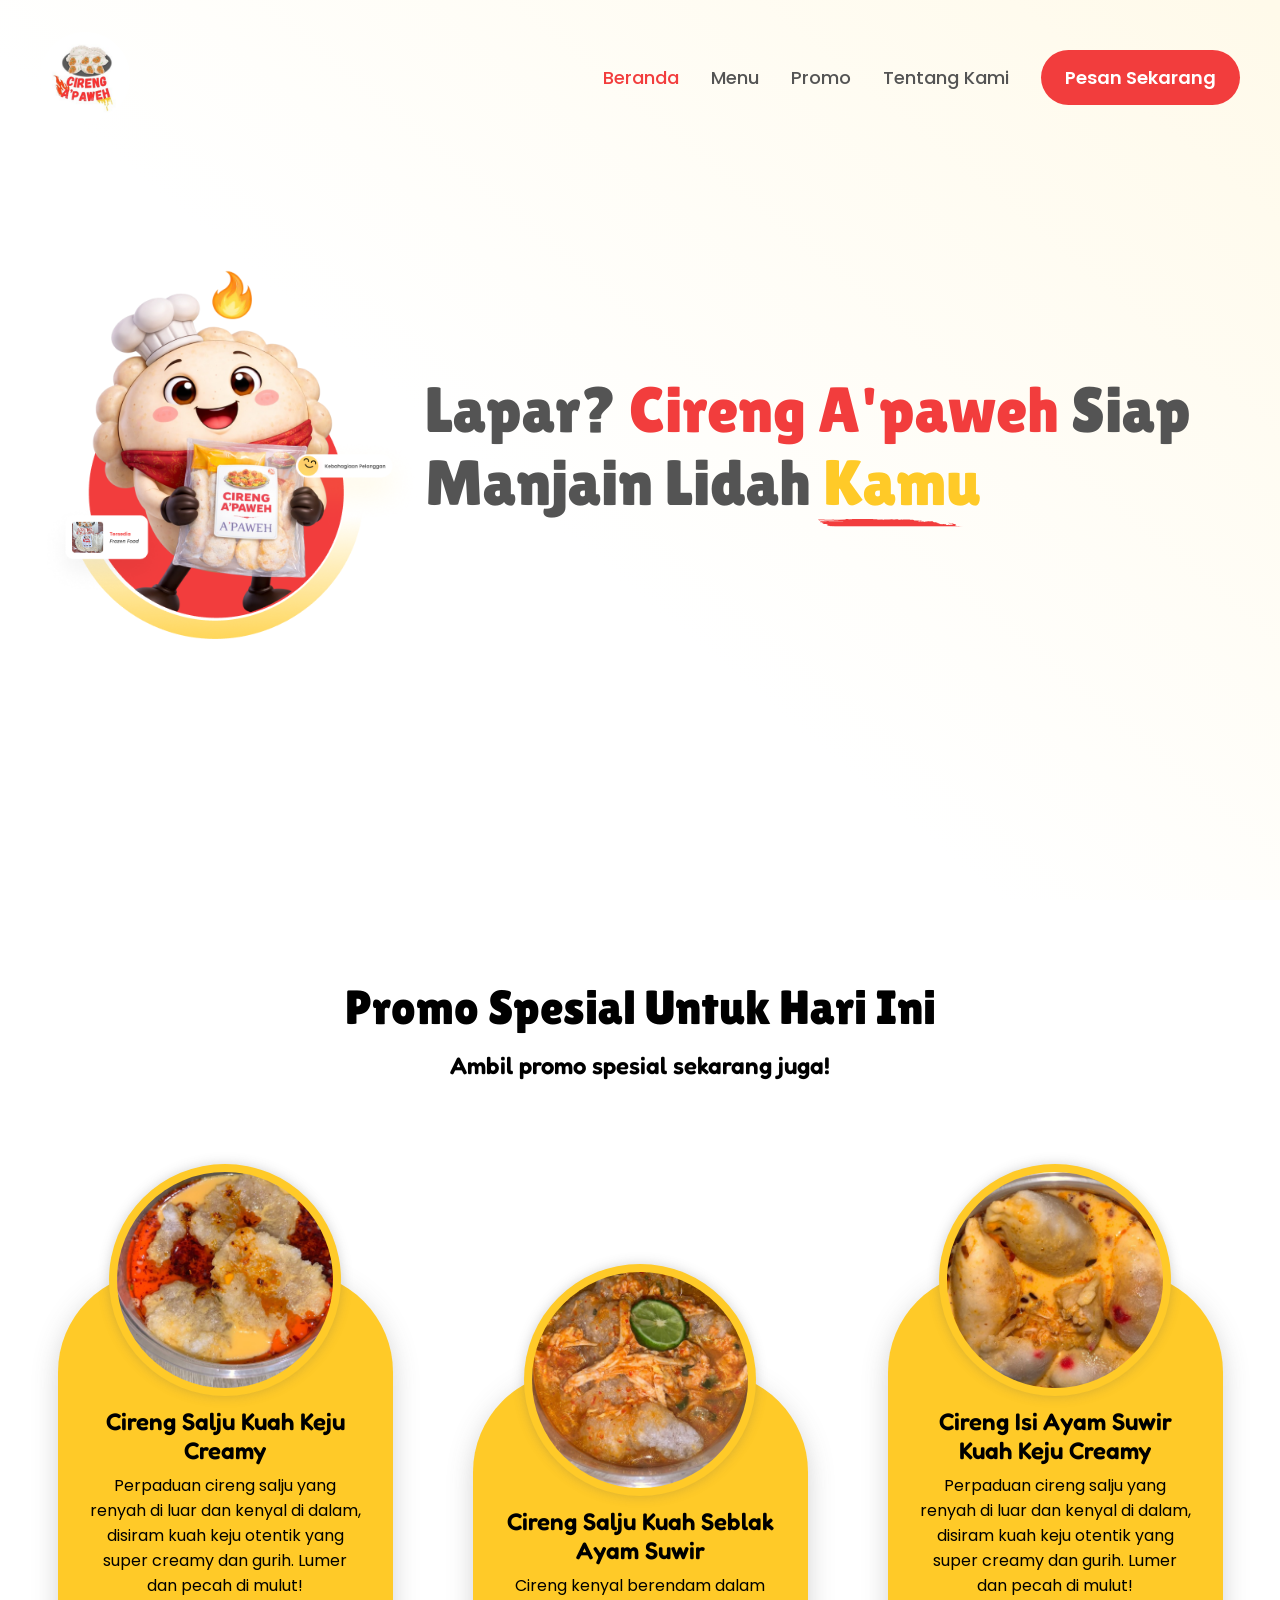
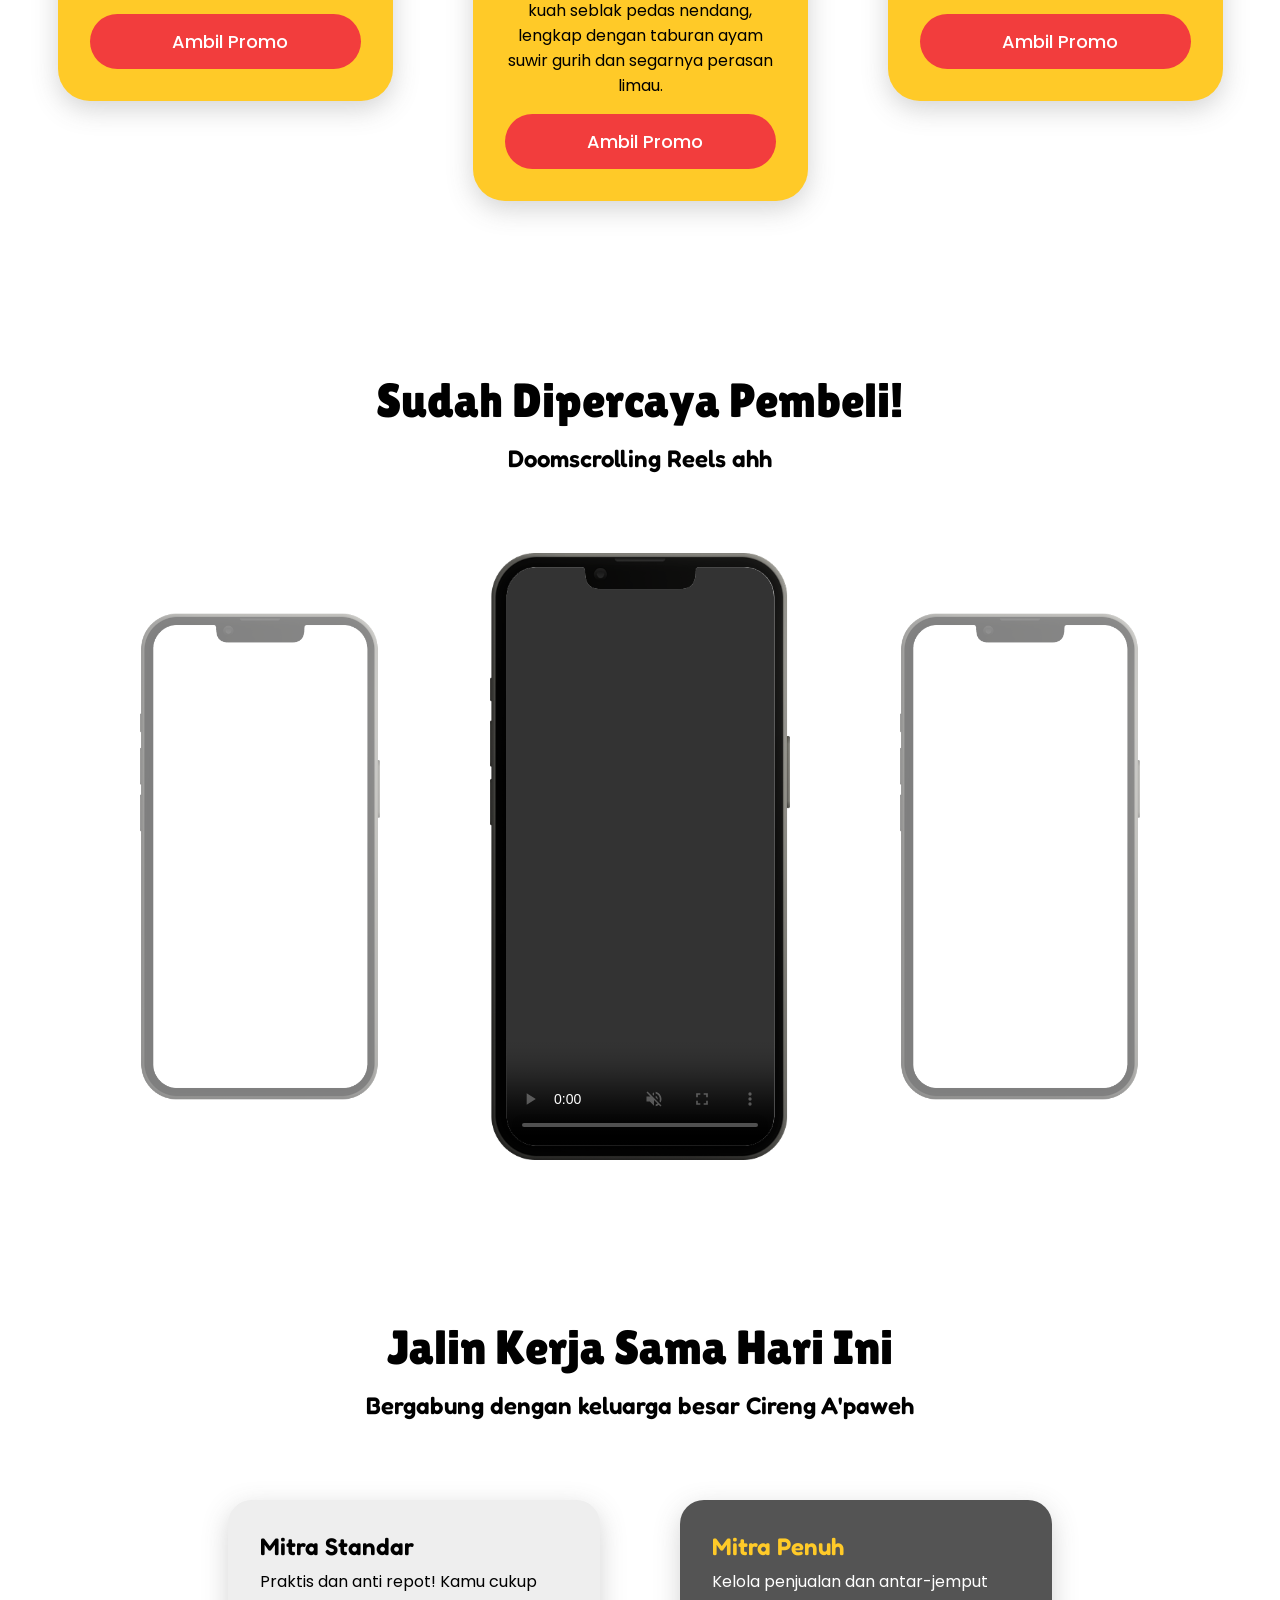
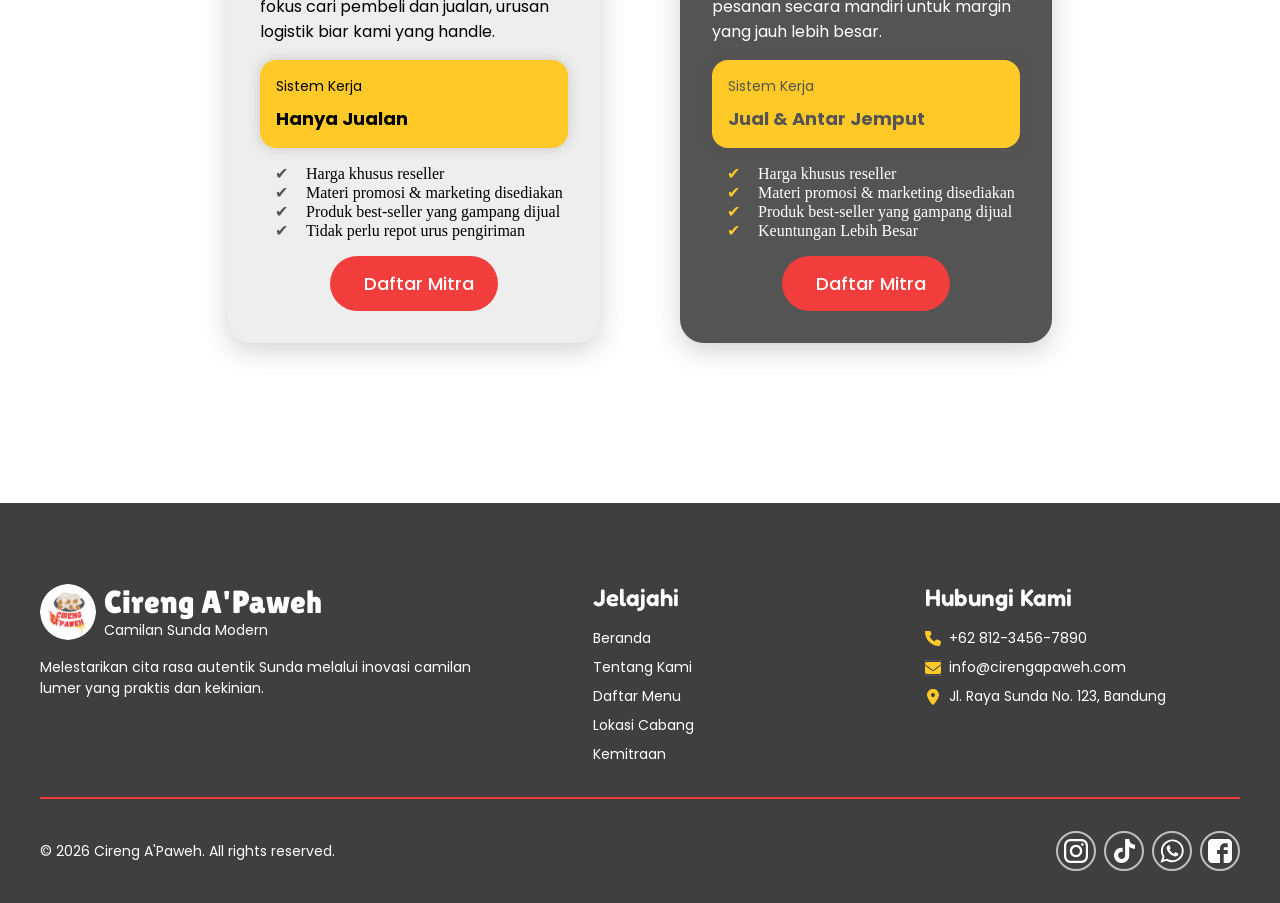
==== commit 50bb63b5: "firdi-anaqi | tempate promo-reels-mitra" ====
--- a/index.html
+++ b/index.html
@@ -62,6 +62,9 @@
     <link rel="stylesheet" href="css/global.css" />
     <link rel="stylesheet" href="css/template/navbar.css" />
     <link rel="stylesheet" href="css/template/hero.css" />
+    <link rel="stylesheet" href="css/template/promo.css" />
+    <link rel="stylesheet" href="css/template/reels.css">
+    <link rel="stylesheet" href="css/template/mitra.css">
     <link rel="stylesheet" href="css/template/footer.css" />
   </head>
   <body>
@@ -122,6 +125,246 @@
         </div>
       </div>
     </main>
+
+    <!-- PROMO -->
+    <section class="sectionWrapper">
+      <div class="sectionHeader">
+        <h1 class="displayH1">
+          Promo <span class="textYellow">Spesial</span> Untuk
+          <span class="textRed">Hari Ini</span>
+        </h1>
+        <h3 class="subH3">
+          Ambil <span class="textRed">promo spesial</span> sekarang juga!
+        </h3>
+      </div>
+
+      <div class="productCards">
+        <div class="productCard">
+          <div class="productCardImageContainer">
+            <img
+              src="assets/img/produk/cireng-salju-kuah-keju-creamy.jpg"
+              alt="Cireng"
+              class="productCardImage"
+            />
+          </div>
+
+          <div class="productCardContent">
+            <h3 class="productCardTitle subH3">
+              Cireng Salju Kuah Keju Creamy
+            </h3>
+            <p class="productCardDescription bodyMain">
+              Perpaduan cireng salju yang renyah di luar dan kenyal di dalam,
+              disiram kuah keju otentik yang super creamy dan gurih. Lumer dan
+              pecah di mulut!
+            </p>
+          </div>
+          <a href="#" class="btn">
+            <span class="btnIcon">
+              <svg
+                enable-background="new 0 0 512 512"
+                id="Layer_1"
+                version="1.1"
+                viewBox="0 0 512 512"
+                xml:space="preserve"
+                xmlns="http://www.w3.org/2000/svg"
+                xmlns:xlink="http://www.w3.org/1999/xlink"
+              >
+                <g>
+                  <path
+                    d="M10.8,507.9c6.9-20.7,13.4-40.1,19.9-59.5c6.5-19.2,12.3-38.7,19.7-57.6c3.8-9.6,2.6-16.8-2.2-25.8   c-26.2-48.6-34-100.7-24.9-154.9c7.7-45.9,27.2-86.5,58.7-121C133.9,32.4,198.7,5.2,275.3,8.4c56.1,2.3,105.7,22.8,148,59.9   c39.4,34.5,65.1,77.4,77,128.4c9.6,41.1,8.5,82-3.3,122.5c-15,51.3-43.7,93.6-86.4,125.8c-59.3,44.8-125.8,58.7-198.3,44.6   c-21.8-4.2-42.6-12-62.2-22.6c-3.2-1.7-5.9-2.1-9.4-0.9c-37.2,12-74.5,23.9-111.7,35.8C23.4,503.7,17.7,505.6,10.8,507.9z    M74.1,445.2c2-0.5,2.9-0.7,3.8-1c23.3-7.4,46.6-14.9,70-22.1c2.2-0.7,5.2-0.1,7.3,0.9c10.1,5,19.8,11,30.2,15.4   c42.8,18.1,86.9,21,131.5,8.6c53.2-14.9,94-46.6,121.9-94.5c23.9-41,32.1-85.3,24.7-131.9c-9.4-59.3-39.8-105.9-90.1-139   C329.8,53,281.8,43.3,230.6,51.4c-44.1,7-81.8,27.1-112.9,59.3c-26.7,27.6-44.6,60.2-52.4,97.7c-11.1,53.7-2.9,104.5,26.9,150.8   c6,9.3,5.8,16.4,2.2,25.9C87.1,404.6,81,424.5,74.1,445.2z"
+                  />
+                  <path
+                    d="M389.3,321.8c-0.3,19.3-9.4,34-27.8,43.2c-18.1,9-36.5,11.3-55.4,3.9c-17-6.7-34.2-13.2-50.6-21.3   c-21.6-10.7-39.3-26.7-55.5-44.4c-17.9-19.6-33.1-41.4-45.6-64.7c-8.9-16.5-14.3-34-12.4-53.2c2-20.4,11.5-36.7,27.5-49   c3.2-2.4,8-3.5,12.1-3.9c5.3-0.4,10.6,0.4,15.9,0.8c4.4,0.4,6.8,3.5,8.3,7.1c3.9,9.6,7.4,19.2,11.1,28.9c2.5,6.5,4.4,13.3,7.4,19.6   c3.7,7.8,1.4,14.3-3.4,20.3c-4.1,5.1-8.4,10-13.1,14.4c-3.9,3.7-4.6,7.5-2,12c11.5,20.5,25.5,38.9,44,53.8   c12.2,9.8,25.7,17.1,39.7,23.9c4.1,2,8.1,1.7,11.3-2c6.9-7.9,13.9-15.7,20.7-23.7c4.4-5.1,6.6-6.1,12.5-3.1   c17.1,8.6,34,17.5,51,26.4C389,313,390,316.6,389.3,321.8z"
+                  />
+                </g>
+              </svg>
+            </span>
+            <span class="btnText">Ambil Promo</span>
+          </a>
+        </div>
+
+        <div class="productCard productCardMid">
+          <div class="productCardImageContainer">
+            <img
+              src="assets/img/produk/cireng-salju-kuah-seblak-ayam-suwir.jpg"
+              alt="Cireng"
+              class="productCardImage"
+            />
+          </div>
+
+          <div class="productCardContent">
+            <h3 class="productCardTitle subH3">
+              Cireng Salju Kuah Seblak Ayam Suwir
+            </h3>
+            <p class="productCardDescription bodyMain">
+              Cireng kenyal berendam dalam kuah seblak pedas nendang, lengkap
+              dengan taburan ayam suwir gurih dan segarnya perasan limau.
+            </p>
+          </div>
+          <a href="#" class="btn">
+            <span class="btnIcon">
+              <svg
+                enable-background="new 0 0 512 512"
+                id="Layer_1"
+                version="1.1"
+                viewBox="0 0 512 512"
+                xml:space="preserve"
+                xmlns="http://www.w3.org/2000/svg"
+                xmlns:xlink="http://www.w3.org/1999/xlink"
+              >
+                <g>
+                  <path
+                    d="M10.8,507.9c6.9-20.7,13.4-40.1,19.9-59.5c6.5-19.2,12.3-38.7,19.7-57.6c3.8-9.6,2.6-16.8-2.2-25.8   c-26.2-48.6-34-100.7-24.9-154.9c7.7-45.9,27.2-86.5,58.7-121C133.9,32.4,198.7,5.2,275.3,8.4c56.1,2.3,105.7,22.8,148,59.9   c39.4,34.5,65.1,77.4,77,128.4c9.6,41.1,8.5,82-3.3,122.5c-15,51.3-43.7,93.6-86.4,125.8c-59.3,44.8-125.8,58.7-198.3,44.6   c-21.8-4.2-42.6-12-62.2-22.6c-3.2-1.7-5.9-2.1-9.4-0.9c-37.2,12-74.5,23.9-111.7,35.8C23.4,503.7,17.7,505.6,10.8,507.9z    M74.1,445.2c2-0.5,2.9-0.7,3.8-1c23.3-7.4,46.6-14.9,70-22.1c2.2-0.7,5.2-0.1,7.3,0.9c10.1,5,19.8,11,30.2,15.4   c42.8,18.1,86.9,21,131.5,8.6c53.2-14.9,94-46.6,121.9-94.5c23.9-41,32.1-85.3,24.7-131.9c-9.4-59.3-39.8-105.9-90.1-139   C329.8,53,281.8,43.3,230.6,51.4c-44.1,7-81.8,27.1-112.9,59.3c-26.7,27.6-44.6,60.2-52.4,97.7c-11.1,53.7-2.9,104.5,26.9,150.8   c6,9.3,5.8,16.4,2.2,25.9C87.1,404.6,81,424.5,74.1,445.2z"
+                  />
+                  <path
+                    d="M389.3,321.8c-0.3,19.3-9.4,34-27.8,43.2c-18.1,9-36.5,11.3-55.4,3.9c-17-6.7-34.2-13.2-50.6-21.3   c-21.6-10.7-39.3-26.7-55.5-44.4c-17.9-19.6-33.1-41.4-45.6-64.7c-8.9-16.5-14.3-34-12.4-53.2c2-20.4,11.5-36.7,27.5-49   c3.2-2.4,8-3.5,12.1-3.9c5.3-0.4,10.6,0.4,15.9,0.8c4.4,0.4,6.8,3.5,8.3,7.1c3.9,9.6,7.4,19.2,11.1,28.9c2.5,6.5,4.4,13.3,7.4,19.6   c3.7,7.8,1.4,14.3-3.4,20.3c-4.1,5.1-8.4,10-13.1,14.4c-3.9,3.7-4.6,7.5-2,12c11.5,20.5,25.5,38.9,44,53.8   c12.2,9.8,25.7,17.1,39.7,23.9c4.1,2,8.1,1.7,11.3-2c6.9-7.9,13.9-15.7,20.7-23.7c4.4-5.1,6.6-6.1,12.5-3.1   c17.1,8.6,34,17.5,51,26.4C389,313,390,316.6,389.3,321.8z"
+                  />
+                </g>
+              </svg>
+            </span>
+            <span class="btnText">Ambil Promo</span>
+          </a>
+        </div>
+
+        <div class="productCard">
+          <div class="productCardImageContainer">
+            <img
+              src="assets/img/produk/cireng-isi-ayam-suwir-kuah-keju-creamy.jpg"
+              alt="Cireng"
+              class="productCardImage"
+            />
+          </div>
+
+          <div class="productCardContent">
+            <h3 class="productCardTitle subH3">
+              Cireng Isi Ayam Suwir Kuah Keju Creamy
+            </h3>
+            <p class="productCardDescription bodyMain">
+              Perpaduan cireng salju yang renyah di luar dan kenyal di dalam,
+              disiram kuah keju otentik yang super creamy dan gurih. Lumer dan
+              pecah di mulut!
+            </p>
+          </div>
+          <a href="#" class="btn">
+            <span class="btnIcon">
+              <svg
+                enable-background="new 0 0 512 512"
+                id="Layer_1"
+                version="1.1"
+                viewBox="0 0 512 512"
+                xml:space="preserve"
+                xmlns="http://www.w3.org/2000/svg"
+                xmlns:xlink="http://www.w3.org/1999/xlink"
+              >
+                <g>
+                  <path
+                    d="M10.8,507.9c6.9-20.7,13.4-40.1,19.9-59.5c6.5-19.2,12.3-38.7,19.7-57.6c3.8-9.6,2.6-16.8-2.2-25.8   c-26.2-48.6-34-100.7-24.9-154.9c7.7-45.9,27.2-86.5,58.7-121C133.9,32.4,198.7,5.2,275.3,8.4c56.1,2.3,105.7,22.8,148,59.9   c39.4,34.5,65.1,77.4,77,128.4c9.6,41.1,8.5,82-3.3,122.5c-15,51.3-43.7,93.6-86.4,125.8c-59.3,44.8-125.8,58.7-198.3,44.6   c-21.8-4.2-42.6-12-62.2-22.6c-3.2-1.7-5.9-2.1-9.4-0.9c-37.2,12-74.5,23.9-111.7,35.8C23.4,503.7,17.7,505.6,10.8,507.9z    M74.1,445.2c2-0.5,2.9-0.7,3.8-1c23.3-7.4,46.6-14.9,70-22.1c2.2-0.7,5.2-0.1,7.3,0.9c10.1,5,19.8,11,30.2,15.4   c42.8,18.1,86.9,21,131.5,8.6c53.2-14.9,94-46.6,121.9-94.5c23.9-41,32.1-85.3,24.7-131.9c-9.4-59.3-39.8-105.9-90.1-139   C329.8,53,281.8,43.3,230.6,51.4c-44.1,7-81.8,27.1-112.9,59.3c-26.7,27.6-44.6,60.2-52.4,97.7c-11.1,53.7-2.9,104.5,26.9,150.8   c6,9.3,5.8,16.4,2.2,25.9C87.1,404.6,81,424.5,74.1,445.2z"
+                  />
+                  <path
+                    d="M389.3,321.8c-0.3,19.3-9.4,34-27.8,43.2c-18.1,9-36.5,11.3-55.4,3.9c-17-6.7-34.2-13.2-50.6-21.3   c-21.6-10.7-39.3-26.7-55.5-44.4c-17.9-19.6-33.1-41.4-45.6-64.7c-8.9-16.5-14.3-34-12.4-53.2c2-20.4,11.5-36.7,27.5-49   c3.2-2.4,8-3.5,12.1-3.9c5.3-0.4,10.6,0.4,15.9,0.8c4.4,0.4,6.8,3.5,8.3,7.1c3.9,9.6,7.4,19.2,11.1,28.9c2.5,6.5,4.4,13.3,7.4,19.6   c3.7,7.8,1.4,14.3-3.4,20.3c-4.1,5.1-8.4,10-13.1,14.4c-3.9,3.7-4.6,7.5-2,12c11.5,20.5,25.5,38.9,44,53.8   c12.2,9.8,25.7,17.1,39.7,23.9c4.1,2,8.1,1.7,11.3-2c6.9-7.9,13.9-15.7,20.7-23.7c4.4-5.1,6.6-6.1,12.5-3.1   c17.1,8.6,34,17.5,51,26.4C389,313,390,316.6,389.3,321.8z"
+                  />
+                </g>
+              </svg>
+            </span>
+            <span class="btnText">Ambil Promo</span>
+          </a>
+        </div>
+      </div>
+    </section>
+
+    <!-- REELS -->
+
+        <section class="sectionWrapper">
+         <div class="sectionHeader">
+            <h1 class="displayH1">Sudah <span class="textRed">Dipercaya</span> Pembeli!</h1>
+            <h3 class="subH3">Doomscrolling Reels ahh</h3>
+        </div>
+
+        <div class="videoCards">
+            <div class="mockup unfocused">
+                <video src="assets/video/cireng/cirengapaweh-review.mp4" class="screen" muted loop></video>
+                <img src="assets/img/dekorasi/phone-frame.png" class="frame">
+            </div>
+
+            <div class="mockup">
+                <video src="assets/video/cireng/cirengapaweh-bestseller.mp4" class="screen" controls muted loop></video>
+                <img src="assets/img/dekorasi/phone-frame.png" class="frame">
+            </div>
+
+            <div class="mockup unfocused">
+                <video src="assets/video/cireng/cirengapaweh-kuahkeju.mp4" class="screen" muted loop></video>
+                <img src="assets/img/dekorasi/phone-frame.png" class="frame">
+            </div>
+
+        </div>
+    </section>
+
+    <!-- MITRA -->
+
+    <section class="sectionWrapper">
+
+        <div class="sectionHeader">
+            <h1 class="displayH1">Jalin Kerja Sama Hari Ini</h1>
+            <h3 class="subH3"><span class="textRed">Bergabung</span> dengan keluarga besar <span class="textRed">Cireng A'paweh</span></h3>
+        </div>
+        <div class="partnershipWrapper">
+            <div class="partnershipCards">
+                <div class="partnershipCard partnershipCardStandard">
+                    <div class="partnershipCardHeader">
+                        <h3 class="subH3">Mitra Standar</h3>
+                        <p class="bodyMain">Praktis dan anti repot! Kamu cukup fokus cari pembeli dan jualan, urusan logistik biar kami yang handle.</p>
+                    </div>
+                    <div class="partnershipCardPrice">
+                        <div>
+                            <p class="caption">Sistem Kerja</p>
+                            <p class="bodyLg"><b>Hanya Jualan</b></p>
+                        </div>
+                    </div>
+                    <div class="partnershipCardList">
+                        <ul>
+                            <li>Harga khusus reseller</li>
+                            <li>Materi promosi & marketing disediakan</li>
+                            <li>Produk best-seller yang gampang dijual</li>
+                            <li>Tidak perlu repot urus pengiriman</li>
+                        </ul>
+                    </div>
+                    <a href="#" class="btn btnPartnership">
+                        <span class="btnIcon">
+                            <svg enable-background="new 0 0 512 512" id="Layer_1" version="1.1" viewBox="0 0 512 512" xml:space="preserve" xmlns="http://www.w3.org/2000/svg" xmlns:xlink="http://www.w3.org/1999/xlink"><g><path d="M10.8,507.9c6.9-20.7,13.4-40.1,19.9-59.5c6.5-19.2,12.3-38.7,19.7-57.6c3.8-9.6,2.6-16.8-2.2-25.8   c-26.2-48.6-34-100.7-24.9-154.9c7.7-45.9,27.2-86.5,58.7-121C133.9,32.4,198.7,5.2,275.3,8.4c56.1,2.3,105.7,22.8,148,59.9   c39.4,34.5,65.1,77.4,77,128.4c9.6,41.1,8.5,82-3.3,122.5c-15,51.3-43.7,93.6-86.4,125.8c-59.3,44.8-125.8,58.7-198.3,44.6   c-21.8-4.2-42.6-12-62.2-22.6c-3.2-1.7-5.9-2.1-9.4-0.9c-37.2,12-74.5,23.9-111.7,35.8C23.4,503.7,17.7,505.6,10.8,507.9z    M74.1,445.2c2-0.5,2.9-0.7,3.8-1c23.3-7.4,46.6-14.9,70-22.1c2.2-0.7,5.2-0.1,7.3,0.9c10.1,5,19.8,11,30.2,15.4   c42.8,18.1,86.9,21,131.5,8.6c53.2-14.9,94-46.6,121.9-94.5c23.9-41,32.1-85.3,24.7-131.9c-9.4-59.3-39.8-105.9-90.1-139   C329.8,53,281.8,43.3,230.6,51.4c-44.1,7-81.8,27.1-112.9,59.3c-26.7,27.6-44.6,60.2-52.4,97.7c-11.1,53.7-2.9,104.5,26.9,150.8   c6,9.3,5.8,16.4,2.2,25.9C87.1,404.6,81,424.5,74.1,445.2z"/><path d="M389.3,321.8c-0.3,19.3-9.4,34-27.8,43.2c-18.1,9-36.5,11.3-55.4,3.9c-17-6.7-34.2-13.2-50.6-21.3   c-21.6-10.7-39.3-26.7-55.5-44.4c-17.9-19.6-33.1-41.4-45.6-64.7c-8.9-16.5-14.3-34-12.4-53.2c2-20.4,11.5-36.7,27.5-49   c3.2-2.4,8-3.5,12.1-3.9c5.3-0.4,10.6,0.4,15.9,0.8c4.4,0.4,6.8,3.5,8.3,7.1c3.9,9.6,7.4,19.2,11.1,28.9c2.5,6.5,4.4,13.3,7.4,19.6   c3.7,7.8,1.4,14.3-3.4,20.3c-4.1,5.1-8.4,10-13.1,14.4c-3.9,3.7-4.6,7.5-2,12c11.5,20.5,25.5,38.9,44,53.8   c12.2,9.8,25.7,17.1,39.7,23.9c4.1,2,8.1,1.7,11.3-2c6.9-7.9,13.9-15.7,20.7-23.7c4.4-5.1,6.6-6.1,12.5-3.1   c17.1,8.6,34,17.5,51,26.4C389,313,390,316.6,389.3,321.8z"/></g></svg>
+                            </span>
+                        <span class="btnText">Daftar Mitra</span>
+                    </a>
+                </div>
+
+                <div class="partnershipCard partnershipCardFull">
+                    <div class="partnershipCardHeader">
+                        <h3 class="subH3">Mitra Penuh</h3>
+                        <p class="bodyMain">Kelola penjualan dan antar-jemput pesanan secara mandiri untuk margin yang jauh lebih besar.</p>
+                    </div>
+                    <div class="partnershipCardPrice">
+                        <div>
+                            <p class="caption">Sistem Kerja</p>
+                            <p class="bodyLg"><b>Jual & Antar Jemput</b></p>
+                        </div>
+                    </div>
+                    <div class="partnershipCardList">
+                        <ul>
+                            <li>Harga khusus reseller</li>
+                            <li>Materi promosi & marketing disediakan</li>
+                            <li>Produk best-seller yang gampang dijual</li>
+                            <li>Keuntungan Lebih Besar</li>
+                        </ul>
+                    </div>
+                    <a href="#" class="btn btnPartnership">
+                        <span class="btnIcon">
+                            <svg enable-background="new 0 0 512 512" id="Layer_1" version="1.1" viewBox="0 0 512 512" xml:space="preserve" xmlns="http://www.w3.org/2000/svg" xmlns:xlink="http://www.w3.org/1999/xlink"><g><path d="M10.8,507.9c6.9-20.7,13.4-40.1,19.9-59.5c6.5-19.2,12.3-38.7,19.7-57.6c3.8-9.6,2.6-16.8-2.2-25.8   c-26.2-48.6-34-100.7-24.9-154.9c7.7-45.9,27.2-86.5,58.7-121C133.9,32.4,198.7,5.2,275.3,8.4c56.1,2.3,105.7,22.8,148,59.9   c39.4,34.5,65.1,77.4,77,128.4c9.6,41.1,8.5,82-3.3,122.5c-15,51.3-43.7,93.6-86.4,125.8c-59.3,44.8-125.8,58.7-198.3,44.6   c-21.8-4.2-42.6-12-62.2-22.6c-3.2-1.7-5.9-2.1-9.4-0.9c-37.2,12-74.5,23.9-111.7,35.8C23.4,503.7,17.7,505.6,10.8,507.9z    M74.1,445.2c2-0.5,2.9-0.7,3.8-1c23.3-7.4,46.6-14.9,70-22.1c2.2-0.7,5.2-0.1,7.3,0.9c10.1,5,19.8,11,30.2,15.4   c42.8,18.1,86.9,21,131.5,8.6c53.2-14.9,94-46.6,121.9-94.5c23.9-41,32.1-85.3,24.7-131.9c-9.4-59.3-39.8-105.9-90.1-139   C329.8,53,281.8,43.3,230.6,51.4c-44.1,7-81.8,27.1-112.9,59.3c-26.7,27.6-44.6,60.2-52.4,97.7c-11.1,53.7-2.9,104.5,26.9,150.8   c6,9.3,5.8,16.4,2.2,25.9C87.1,404.6,81,424.5,74.1,445.2z"/><path d="M389.3,321.8c-0.3,19.3-9.4,34-27.8,43.2c-18.1,9-36.5,11.3-55.4,3.9c-17-6.7-34.2-13.2-50.6-21.3   c-21.6-10.7-39.3-26.7-55.5-44.4c-17.9-19.6-33.1-41.4-45.6-64.7c-8.9-16.5-14.3-34-12.4-53.2c2-20.4,11.5-36.7,27.5-49   c3.2-2.4,8-3.5,12.1-3.9c5.3-0.4,10.6,0.4,15.9,0.8c4.4,0.4,6.8,3.5,8.3,7.1c3.9,9.6,7.4,19.2,11.1,28.9c2.5,6.5,4.4,13.3,7.4,19.6   c3.7,7.8,1.4,14.3-3.4,20.3c-4.1,5.1-8.4,10-13.1,14.4c-3.9,3.7-4.6,7.5-2,12c11.5,20.5,25.5,38.9,44,53.8   c12.2,9.8,25.7,17.1,39.7,23.9c4.1,2,8.1,1.7,11.3-2c6.9-7.9,13.9-15.7,20.7-23.7c4.4-5.1,6.6-6.1,12.5-3.1   c17.1,8.6,34,17.5,51,26.4C389,313,390,316.6,389.3,321.8z"/></g></svg>
+                            </span>
+                        <span class="btnText">Daftar Mitra</span>
+                    </a>
+                </div>
+            </div>
+        </div>
+    </section>
 
     <!-- FOOTER -->
     <footer class="siteFooterSection">
--- a/css/template/promo.css
+++ b/css/template/promo.css
@@ -0,0 +1,157 @@
+.sectionWrapper {
+  display: flex;
+  position: relative;
+  padding: var(--gap-large) 0;
+  flex-direction: column;
+  align-items: center;
+  gap: var(--gap-large);
+  flex-shrink: 0;
+}
+
+.sectionHeader {
+  display: flex;
+  flex-direction: column;
+  gap: var(--gap-small);
+  justify-content: center;
+  align-self: center;
+  align-items: center;
+}
+
+.sectionHeader h1,
+.sectionHeader .bodyMain {
+  margin: 0;
+}
+
+.productCards {
+  display: flex;
+  flex-direction: row;
+  margin: 112px auto;
+  gap: var(--gap-large);
+  justify-content: center;
+}
+
+.productCard {
+  display: flex;
+  flex-direction: column;
+  gap: var(--gap-small);
+  width: 335px;
+  flex: 0 0 335px;
+  padding: 135px 32px 32px;
+  box-sizing: border-box;
+  background: var(--fdn-yellow-normal);
+  border-radius: 100px 100px 32px 32px;
+  text-align: center;
+  position: relative;
+  box-shadow: var(--shadow-main);
+}
+
+.productCardMid {
+  transform: translateY(100px);
+}
+
+.productCardImageContainer {
+  position: absolute;
+  top: -108px;
+  left: 50%;
+  transform: translateX(-50%);
+  width: 216px;
+  height: 216px;
+  border-radius: 50%;
+  background: var(--fdn-yellow-normal);
+  padding: var(--gap-micro);
+  box-shadow: var(--shadow-lighter);
+}
+
+.productCardImage {
+  width: 100%;
+  height: 100%;
+  object-fit: cover;
+  border-radius: 50%;
+}
+
+.productCardContent {
+  display: flex;
+  flex-direction: column;
+  gap: var(--gap-micro);
+}
+
+.productCardTitle {
+  margin: 0;
+}
+
+.productCardContent .subH3 {
+  margin: 0;
+}
+
+.productCardDescription {
+  width: 100%;
+  margin: 0;
+}
+
+@media (min-width: 768px) and (max-width: 1024px) {
+  .sectionWrapper {
+    padding: 64px 0;
+    gap: 32px;
+  }
+
+  .productCards {
+    display: flex;
+    flex-wrap: wrap;
+    justify-content: center;
+    gap: var(--gap-medium);
+    margin: 96px auto 0;
+    width: 100%;
+    padding: 0 var(--gap-small);
+    box-sizing: border-box;
+  }
+
+  .productCard {
+    justify-content: space-between;
+    width: 319px;
+    flex: 0 0 319px;
+  }
+
+  .productCardImageContainer {
+    top: -100px;
+    width: 200px;
+    height: 200px;
+  }
+
+  .productCard:nth-child(3) {
+    display: none;
+  }
+
+  .productCardMid {
+    transform: none;
+  }
+}
+
+@media (max-width: 767px) {
+  .sectionWrapper {
+    padding: var(--gap-medium) var(--gap-small);
+    gap: var(--gap-medium);
+    box-sizing: border-box;
+  }
+
+  .productCards {
+    margin: 96px auto 0;
+    width: 100%;
+    justify-content: center;
+  }
+
+  .productCard {
+    width: 319px;
+    flex: 0 0 319px;
+  }
+
+  .productCardImageContainer {
+    top: -93px;
+    width: 186px;
+    height: 186px;
+  }
+
+  .productCardMid,
+  .productCard:nth-child(3) {
+    display: none;
+  }
+}
--- a/css/template/reels.css
+++ b/css/template/reels.css
@@ -0,0 +1,100 @@
+.sectionWrapper {
+  display: flex;
+  position: relative;
+  padding: var(--gap-large) 0;
+  flex-direction: column;
+  align-items: center;
+  gap: var(--gap-large);
+  flex-shrink: 0;
+}
+
+.sectionHeader {
+  display: flex;
+  flex-direction: column;
+  gap: var(--gap-small);
+  justify-content: center;
+  align-self: center;
+  align-items: center;
+}
+
+.sectionHeader h1,
+.sectionHeader .bodyMain {
+  margin: 0;
+}
+
+.videoCards {
+  display: flex;
+  flex-direction: row;
+  gap: var(--gap-large);
+  justify-content: center;
+}
+
+.mockup {
+  position: relative;
+  width: 300px;
+}
+
+.unfocused {
+  opacity: 50%;
+  transform: scale(0.8);
+  transform-origin: center;
+}
+
+.screen {
+  position: absolute;
+  top: 14px;
+  left: 16px;
+  width: 268px;
+  height: 580px;
+  object-fit: cover;
+  border-radius: 30px;
+  z-index: 1;
+}
+
+.frame {
+  position: relative;
+  width: 100%;
+  display: block;
+  z-index: 2;
+  pointer-events: none;
+}
+
+@media (min-width: 768px) and (max-width: 1024px) {
+  .sectionWrapper {
+    padding: 64px 0;
+    gap: 32px;
+  }
+
+  .videoCards {
+    gap: var(--gap-small);
+  }
+
+  .mockup {
+    width: 220px;
+  }
+
+  .screen {
+    top: 10px;
+    left: 12px;
+    width: 196px;
+    height: 424px;
+    border-radius: 22px;
+  }
+}
+
+@media (max-width: 767px) {
+  .sectionWrapper {
+    padding: var(--gap-medium) var(--gap-small);
+    gap: var(--gap-medium);
+    box-sizing: border-box;
+  }
+
+  .videoCards .mockup {
+    display: none;
+  }
+
+  .videoCards .mockup:nth-child(2) {
+    display: block;
+    width: min(100%, 300px);
+  }
+}
--- a/css/template/mitra.css
+++ b/css/template/mitra.css
@@ -0,0 +1,198 @@
+.sectionWrapper {
+  display: flex;
+  position: relative;
+  padding: var(--gap-large) 0;
+  flex-direction: column;
+  align-items: center;
+  gap: var(--gap-large);
+  flex-shrink: 0;
+}
+
+.sectionHeader {
+  display: flex;
+  flex-direction: column;
+  gap: var(--gap-small);
+  justify-content: center;
+  align-self: center;
+  align-items: center;
+}
+
+.sectionHeader h1,
+.sectionHeader .bodyMain {
+  margin: 0;
+}
+
+.partnershipWrapper {
+  display: flex;
+  width: min(1200px, 100%);
+  justify-content: center;
+  align-items: center;
+  gap: var(--gap-medium);
+  box-sizing: border-box;
+}
+
+.partnershipCards {
+  display: flex;
+  flex-direction: row;
+  gap: var(--gap-large);
+  justify-content: center;
+}
+
+.partnershipCard {
+  display: flex;
+  width: 372px;
+  flex: 0 0 372px;
+  padding: var(--gap-medium);
+  box-sizing: border-box;
+  flex-direction: column;
+  justify-content: center;
+  align-items: center;
+  gap: var(--gap-small);
+  flex-shrink: 0;
+  border-radius: 24px;
+  background: var(--fdn-white-normal);
+
+  box-shadow: var(--shadow-main);
+}
+
+.partnershipCardStandard {
+  background: var(--fdn-grey-light);
+}
+
+.partnershipCardFull {
+  background: var(--fdn-grey-normal);
+}
+
+.partnershipCardFull .partnershipCardHeader .subH3 {
+  color: var(--fdn-yellow-normal);
+}
+
+.partnershipCardFull .partnershipCardHeader .bodyMain,
+.partnershipCardFull .partnershipCardList li {
+  color: var(--fdn-white-normal);
+}
+
+.partnershipCardFull .partnershipCardPrice .caption,
+.partnershipCardFull .partnershipCardPrice .bodyLg {
+  color: var(--fdn-grey-normal);
+}
+
+.partnershipCardHeader {
+  display: flex;
+  flex-direction: column;
+  align-items: flex-start;
+  gap: var(--gap-micro);
+  align-self: stretch;
+}
+
+.partnershipCardHeader .subH3,
+.partnershipCardHeader .bodyMain {
+  margin: 0;
+}
+
+.partnershipCardPrice {
+  display: flex;
+  padding: var(--gap-small);
+  align-items: flex-start;
+  gap: var(--gap-small);
+  align-self: stretch;
+  border-radius: 16px;
+  background: var(--fdn-yellow-normal);
+
+  box-shadow: var(--shadow-lighter);
+}
+
+.partnershipCardPrice div {
+  display: flex;
+  flex-direction: column;
+  align-items: flex-start;
+  gap: var(--gap-micro);
+  flex: 1 0 0;
+  align-self: stretch;
+}
+
+.partnershipCardPrice .caption,
+.partnershipCardPrice .bodyLg {
+  margin: 0;
+}
+
+.partnershipCardList {
+  display: flex;
+  flex-direction: column;
+  align-items: flex-start;
+  padding-left: var(--gap-medium);
+  gap: var(--gap-micro);
+  align-self: stretch;
+}
+
+.partnershipCardList ul {
+  margin: 0;
+  padding: 0;
+}
+
+.partnershipCardList li {
+  list-style-type: "✔ ";
+  position: relative;
+  padding-left: 14px;
+}
+
+.partnershipCardStandard .partnershipCardList li::marker {
+  color: var(--fdn-grey-normal);
+}
+
+.partnershipCardFull .partnershipCardList li::marker {
+  color: var(--fdn-yellow-normal);
+}
+
+.btnPartnership {
+  display: inline-flex;
+  width: auto;
+}
+
+@media (min-width: 768px) and (max-width: 1024px) {
+  .sectionWrapper {
+    padding: 64px 0;
+    gap: 32px;
+  }
+
+  .partnershipWrapper {
+    width: 100%;
+    padding: 0 var(--gap-small);
+  }
+
+  .partnershipCards {
+    gap: var(--gap-medium);
+    flex-wrap: nowrap;
+    justify-content: center;
+  }
+
+  .partnershipCard {
+    width: 372px;
+    flex: 0 0 372px;
+    min-width: 372px;
+  }
+}
+
+@media (max-width: 767px) {
+  .sectionWrapper {
+    padding: var(--gap-medium) var(--gap-small);
+    gap: var(--gap-medium);
+    box-sizing: border-box;
+  }
+
+  .partnershipWrapper {
+    width: 100%;
+    padding: 0;
+  }
+
+  .partnershipCards {
+    width: 100%;
+    flex-direction: column;
+    align-items: center;
+    gap: var(--gap-medium);
+  }
+
+  .partnershipCard {
+    width: min(100%, 420px);
+  }
+}
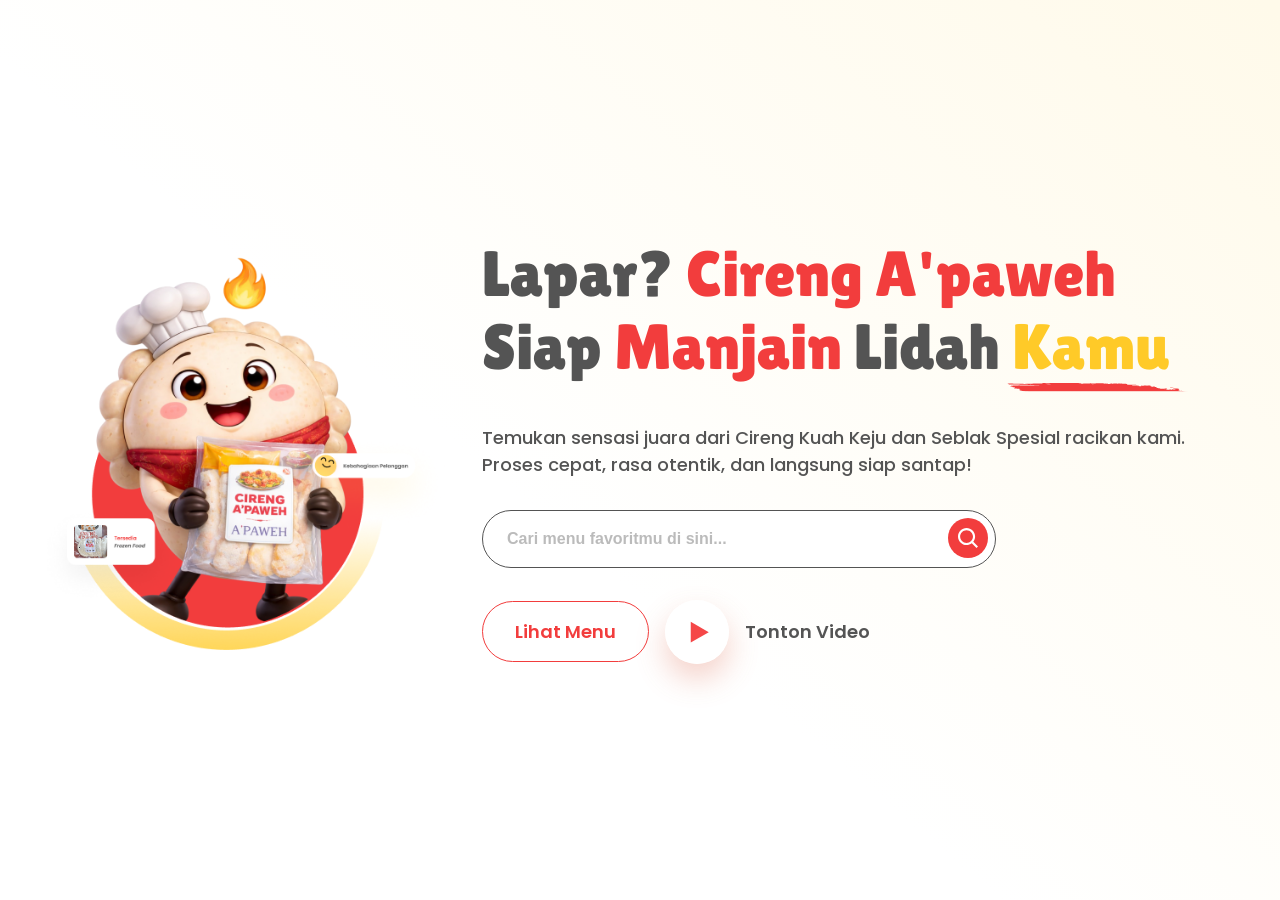
==== commit 674c31ee: "Penyesuaian Keseluruhan 1" ====
--- a/index.html
+++ b/index.html
@@ -1,52 +1,35 @@
 <!doctype html>
 <html lang="id">
-  <head>
-    <meta charset="UTF-8" />
-    <meta name="viewport" content="width=device-width, initial-scale=1.0" />
-    <title>Beranda - Cireng A'paweh</title>
-    <meta
-      name="description"
-      content="Cireng A'paweh menyajikan produk cireng salju, cireng kuah keju creamy, dan cireng kuah seblak isi ayam suwir. Lihat menu unggulan dan peluang kerja sama mitra."
-    />
-    <meta
-      name="keywords"
-      content="Cireng A'paweh, cireng Bandung, cireng salju, promo cireng, cireng kuah keju, cireng seblak, franchise cireng, mitra cireng"
-    />
-    <meta name="robots" content="index, follow" />
-    <meta name="author" content="Cireng A'paweh" />
-    <link rel="canonical" href="./index.html" />
-    <link rel="icon" href="assets/icon/icon.png" />
 
-    <meta property="og:locale" content="id_ID" />
-    <meta property="og:type" content="website" />
-    <meta property="og:site_name" content="Cireng A'paweh" />
-    <meta property="og:title" content="Cireng A'paweh - Beranda" />
-    <meta
-      property="og:description"
-      content="Cireng A'paweh - Promo Cireng Salju, Kuah Keju, Seblak, dan Franchise"
-    />
-    <meta property="og:url" content="./index.html" />
-    <meta
-      property="og:image"
-      content="assets/img/produk/cireng-salju-kuah-keju-creamy.jpg"
-    />
-    <meta
-      property="og:image:alt"
-      content="Produk cireng unggulan Cireng A'paweh"
-    />
+<head>
+  <meta charset="UTF-8" />
+  <meta name="viewport" content="width=device-width, initial-scale=1.0" />
+  <title>Beranda - Cireng A'paweh</title>
+  <meta name="description"
+    content="Cireng A'paweh menyajikan produk cireng salju, cireng kuah keju creamy, dan cireng kuah seblak isi ayam suwir. Lihat menu unggulan dan peluang kerja sama mitra." />
+  <meta name="keywords"
+    content="Cireng A'paweh, cireng Bandung, cireng salju, promo cireng, cireng kuah keju, cireng seblak, franchise cireng, mitra cireng" />
+  <meta name="robots" content="index, follow" />
+  <meta name="author" content="Cireng A'paweh" />
+  <link rel="canonical" href="index.html" />
+  <link rel="icon" href="assets/icon/icon.png" />
 
-    <meta name="twitter:card" content="summary_large_image" />
-    <meta name="twitter:title" content="Cireng A'paweh - Beranda" />
-    <meta
-      name="twitter:description"
-      content="Cireng A'paweh - Promo Cireng Salju, Cireng Kuah Keju, Cireng Kuah Seblak, dan Franchise Cireng"
-    />
-    <meta
-      name="twitter:image"
-      content="assets/img/produk/cireng-salju-kuah-keju-creamy.jpg"
-    />
+  <meta property="og:locale" content="id_ID" />
+  <meta property="og:type" content="website" />
+  <meta property="og:site_name" content="Cireng A'paweh" />
+  <meta property="og:title" content="Cireng A'paweh - Beranda" />
+  <meta property="og:description" content="Cireng A'paweh - Promo Cireng Salju, Kuah Keju, Seblak, dan Franchise" />
+  <meta property="og:url" content="index.html" />
+  <meta property="og:image" content="assets/img/produk/cireng-salju-kuah-keju-creamy.jpg" />
+  <meta property="og:image:alt" content="Produk cireng unggulan Cireng A'paweh" />
 
-    <script type="application/ld+json">
+  <meta name="twitter:card" content="summary_large_image" />
+  <meta name="twitter:title" content="Cireng A'paweh - Beranda" />
+  <meta name="twitter:description"
+    content="Cireng A'paweh - Promo Cireng Salju, Cireng Kuah Keju, Cireng Kuah Seblak, dan Franchise Cireng" />
+  <meta name="twitter:image" content="assets/img/produk/cireng-salju-kuah-keju-creamy.jpg" />
+
+  <script type="application/ld+json">
       {
         "@context": "https://schema.org",
         "@type": "FoodEstablishment",
@@ -56,410 +39,102 @@
         "image": "assets/img/produk/cireng-salju-kuah-keju-creamy.jpg",
         "areaServed": "Bandung"
       }
-    </script>
+  </script>
 
-    <!-- STYLE -->
-    <link rel="stylesheet" href="css/global.css" />
-    <link rel="stylesheet" href="css/template/navbar.css" />
-    <link rel="stylesheet" href="css/template/hero.css" />
-    <link rel="stylesheet" href="css/template/promo.css" />
-    <link rel="stylesheet" href="css/template/reels.css">
-    <link rel="stylesheet" href="css/template/mitra.css">
-    <link rel="stylesheet" href="css/template/footer.css" />
-  </head>
-  <body>
-    <!-- NAVBAR -->
-    <nav>
-      <section class="navbar">
-        <a href="#" class="logo">
-          <img
-            src="assets/icon/icon.png"
-            alt="Logo Cireng A'paweh"
-            class="logoImage"
-          />
-        </a>
+  <!-- STYLE -->
+  <link rel="stylesheet" href="css/global.css" />
+  <link rel="stylesheet" href="css/page/beranda.css">
+  <link rel="stylesheet" href="css/template/hero.css">
+</head>
 
-        <button class="burgerMenu" type="button" aria-label="Toggle menu">
-          <img
-            src="assets/icon/burger-menu.svg"
-            alt=""
-            class="burgerMenuIcon"
-          />
-        </button>
+<body>
 
-        <div class="navBarLinks">
-          <nav class="navLinks">
-            <a href="#" class="navLink active">Beranda</a>
-            <a href="#" class="navLink">Menu</a>
-            <a href="#" class="navLink">Promo</a>
-            <a href="#" class="navLink">Tentang Kami</a>
-          </nav>
-          <div class="navActions">
-            <button class="btn btnPrimary">Pesan Sekarang</button>
-          </div>
+  <nav></nav>
+
+  <main>
+    <!-- TEMPLATE HERO -->
+    <div class="templateHero">
+      <div class="breakpoint">
+        <div class="box1">
+          <img id="maskot" src="assets/img/dekorasi/maskot.png" alt="Maskot Cireng A'paweh" />
         </div>
-      </section>
-    </nav>
 
-    <main>
-      <!-- HERO -->
-      <div class="templateHero">
-        <div class="breakpoint">
-          <div class="1">
-            <img
-              id="maskot"
-              src="assets/img/dekorasi/maskot.png"
-              alt="Maskot Cireng A'paweh"
-            />
-          </div>
-          <div class="2">
+        <div class="box2">
+          <div class="flexCol">
             <div class="displayHero">
-              Lapar? <span class="red">Cireng A'paweh</span> Siap Manjain Lidah
-              <span class="yellow">
-                <div class="wrap">
+              Lapar? <br class="forMobile">
+              <span class="primaryBrandRed">Cireng A'paweh</span> Siap
+              <span class="primaryBrandRed">Manjain</span> Lidah
+              <span class="accentCheeseYellow">
+                <div class="inlineFlex">
                   Kamu
-                  <img src="assets/img/dekorasi/line.svg" alt="Dekorasi" /></div
-              ></span>
+                  <img src="assets/img/dekorasi/line.svg" alt="Dekorasi" />
+                </div>
+              </span>
+            </div>
+
+            <div class="bodyLg">
+              Temukan sensasi juara dari Cireng Kuah Keju dan Seblak Spesial racikan kami. Proses cepat, rasa otentik,
+              dan langsung siap santap!
+            </div>
+
+            <div class="flexRow">
+              <input type="text" class="searchBar" placeholder="Cari menu favoritmu di sini..." maxlength="56">
+              <div class="btnSearch">
+
+                <img src="assets/icon/search.svg" alt="Cari">
+              </div>
+            </div>
+
+            <div class="flexRow">
+              <button class="btnOutline">Lihat Menu</button>
+
+              <div class="flexRow">
+                <img src="assets/icon/icon-play.svg" alt="Putar" class="btnPlay">
+                <div class="btnText">
+                  Tonton Video
+                </div>
+              </div>
             </div>
           </div>
         </div>
       </div>
-    </main>
+    </div>
 
-    <!-- PROMO -->
-    <section class="sectionWrapper">
-      <div class="sectionHeader">
-        <h1 class="displayH1">
-          Promo <span class="textYellow">Spesial</span> Untuk
-          <span class="textRed">Hari Ini</span>
-        </h1>
-        <h3 class="subH3">
-          Ambil <span class="textRed">promo spesial</span> sekarang juga!
-        </h3>
-      </div>
+    <!-- TEMPLATE PROMO-->
+    <div class="templatePromo">
 
-      <div class="productCards">
-        <div class="productCard">
-          <div class="productCardImageContainer">
-            <img
-              src="assets/img/produk/cireng-salju-kuah-keju-creamy.jpg"
-              alt="Cireng"
-              class="productCardImage"
-            />
-          </div>
+    </div>
 
-          <div class="productCardContent">
-            <h3 class="productCardTitle subH3">
-              Cireng Salju Kuah Keju Creamy
-            </h3>
-            <p class="productCardDescription bodyMain">
-              Perpaduan cireng salju yang renyah di luar dan kenyal di dalam,
-              disiram kuah keju otentik yang super creamy dan gurih. Lumer dan
-              pecah di mulut!
-            </p>
-          </div>
-          <a href="#" class="btn">
-            <span class="btnIcon">
-              <svg
-                enable-background="new 0 0 512 512"
-                id="Layer_1"
-                version="1.1"
-                viewBox="0 0 512 512"
-                xml:space="preserve"
-                xmlns="http://www.w3.org/2000/svg"
-                xmlns:xlink="http://www.w3.org/1999/xlink"
-              >
-                <g>
-                  <path
-                    d="M10.8,507.9c6.9-20.7,13.4-40.1,19.9-59.5c6.5-19.2,12.3-38.7,19.7-57.6c3.8-9.6,2.6-16.8-2.2-25.8   c-26.2-48.6-34-100.7-24.9-154.9c7.7-45.9,27.2-86.5,58.7-121C133.9,32.4,198.7,5.2,275.3,8.4c56.1,2.3,105.7,22.8,148,59.9   c39.4,34.5,65.1,77.4,77,128.4c9.6,41.1,8.5,82-3.3,122.5c-15,51.3-43.7,93.6-86.4,125.8c-59.3,44.8-125.8,58.7-198.3,44.6   c-21.8-4.2-42.6-12-62.2-22.6c-3.2-1.7-5.9-2.1-9.4-0.9c-37.2,12-74.5,23.9-111.7,35.8C23.4,503.7,17.7,505.6,10.8,507.9z    M74.1,445.2c2-0.5,2.9-0.7,3.8-1c23.3-7.4,46.6-14.9,70-22.1c2.2-0.7,5.2-0.1,7.3,0.9c10.1,5,19.8,11,30.2,15.4   c42.8,18.1,86.9,21,131.5,8.6c53.2-14.9,94-46.6,121.9-94.5c23.9-41,32.1-85.3,24.7-131.9c-9.4-59.3-39.8-105.9-90.1-139   C329.8,53,281.8,43.3,230.6,51.4c-44.1,7-81.8,27.1-112.9,59.3c-26.7,27.6-44.6,60.2-52.4,97.7c-11.1,53.7-2.9,104.5,26.9,150.8   c6,9.3,5.8,16.4,2.2,25.9C87.1,404.6,81,424.5,74.1,445.2z"
-                  />
-                  <path
-                    d="M389.3,321.8c-0.3,19.3-9.4,34-27.8,43.2c-18.1,9-36.5,11.3-55.4,3.9c-17-6.7-34.2-13.2-50.6-21.3   c-21.6-10.7-39.3-26.7-55.5-44.4c-17.9-19.6-33.1-41.4-45.6-64.7c-8.9-16.5-14.3-34-12.4-53.2c2-20.4,11.5-36.7,27.5-49   c3.2-2.4,8-3.5,12.1-3.9c5.3-0.4,10.6,0.4,15.9,0.8c4.4,0.4,6.8,3.5,8.3,7.1c3.9,9.6,7.4,19.2,11.1,28.9c2.5,6.5,4.4,13.3,7.4,19.6   c3.7,7.8,1.4,14.3-3.4,20.3c-4.1,5.1-8.4,10-13.1,14.4c-3.9,3.7-4.6,7.5-2,12c11.5,20.5,25.5,38.9,44,53.8   c12.2,9.8,25.7,17.1,39.7,23.9c4.1,2,8.1,1.7,11.3-2c6.9-7.9,13.9-15.7,20.7-23.7c4.4-5.1,6.6-6.1,12.5-3.1   c17.1,8.6,34,17.5,51,26.4C389,313,390,316.6,389.3,321.8z"
-                  />
-                </g>
-              </svg>
-            </span>
-            <span class="btnText">Ambil Promo</span>
-          </a>
-        </div>
+    <!-- TEMPLATE MENU -->
+    <div class="templateMenu">
 
-        <div class="productCard productCardMid">
-          <div class="productCardImageContainer">
-            <img
-              src="assets/img/produk/cireng-salju-kuah-seblak-ayam-suwir.jpg"
-              alt="Cireng"
-              class="productCardImage"
-            />
-          </div>
+    </div>
 
-          <div class="productCardContent">
-            <h3 class="productCardTitle subH3">
-              Cireng Salju Kuah Seblak Ayam Suwir
-            </h3>
-            <p class="productCardDescription bodyMain">
-              Cireng kenyal berendam dalam kuah seblak pedas nendang, lengkap
-              dengan taburan ayam suwir gurih dan segarnya perasan limau.
-            </p>
-          </div>
-          <a href="#" class="btn">
-            <span class="btnIcon">
-              <svg
-                enable-background="new 0 0 512 512"
-                id="Layer_1"
-                version="1.1"
-                viewBox="0 0 512 512"
-                xml:space="preserve"
-                xmlns="http://www.w3.org/2000/svg"
-                xmlns:xlink="http://www.w3.org/1999/xlink"
-              >
-                <g>
-                  <path
-                    d="M10.8,507.9c6.9-20.7,13.4-40.1,19.9-59.5c6.5-19.2,12.3-38.7,19.7-57.6c3.8-9.6,2.6-16.8-2.2-25.8   c-26.2-48.6-34-100.7-24.9-154.9c7.7-45.9,27.2-86.5,58.7-121C133.9,32.4,198.7,5.2,275.3,8.4c56.1,2.3,105.7,22.8,148,59.9   c39.4,34.5,65.1,77.4,77,128.4c9.6,41.1,8.5,82-3.3,122.5c-15,51.3-43.7,93.6-86.4,125.8c-59.3,44.8-125.8,58.7-198.3,44.6   c-21.8-4.2-42.6-12-62.2-22.6c-3.2-1.7-5.9-2.1-9.4-0.9c-37.2,12-74.5,23.9-111.7,35.8C23.4,503.7,17.7,505.6,10.8,507.9z    M74.1,445.2c2-0.5,2.9-0.7,3.8-1c23.3-7.4,46.6-14.9,70-22.1c2.2-0.7,5.2-0.1,7.3,0.9c10.1,5,19.8,11,30.2,15.4   c42.8,18.1,86.9,21,131.5,8.6c53.2-14.9,94-46.6,121.9-94.5c23.9-41,32.1-85.3,24.7-131.9c-9.4-59.3-39.8-105.9-90.1-139   C329.8,53,281.8,43.3,230.6,51.4c-44.1,7-81.8,27.1-112.9,59.3c-26.7,27.6-44.6,60.2-52.4,97.7c-11.1,53.7-2.9,104.5,26.9,150.8   c6,9.3,5.8,16.4,2.2,25.9C87.1,404.6,81,424.5,74.1,445.2z"
-                  />
-                  <path
-                    d="M389.3,321.8c-0.3,19.3-9.4,34-27.8,43.2c-18.1,9-36.5,11.3-55.4,3.9c-17-6.7-34.2-13.2-50.6-21.3   c-21.6-10.7-39.3-26.7-55.5-44.4c-17.9-19.6-33.1-41.4-45.6-64.7c-8.9-16.5-14.3-34-12.4-53.2c2-20.4,11.5-36.7,27.5-49   c3.2-2.4,8-3.5,12.1-3.9c5.3-0.4,10.6,0.4,15.9,0.8c4.4,0.4,6.8,3.5,8.3,7.1c3.9,9.6,7.4,19.2,11.1,28.9c2.5,6.5,4.4,13.3,7.4,19.6   c3.7,7.8,1.4,14.3-3.4,20.3c-4.1,5.1-8.4,10-13.1,14.4c-3.9,3.7-4.6,7.5-2,12c11.5,20.5,25.5,38.9,44,53.8   c12.2,9.8,25.7,17.1,39.7,23.9c4.1,2,8.1,1.7,11.3-2c6.9-7.9,13.9-15.7,20.7-23.7c4.4-5.1,6.6-6.1,12.5-3.1   c17.1,8.6,34,17.5,51,26.4C389,313,390,316.6,389.3,321.8z"
-                  />
-                </g>
-              </svg>
-            </span>
-            <span class="btnText">Ambil Promo</span>
-          </a>
-        </div>
+    <!-- TEMPLATE REELS-->
+    <div class="templateReels">
 
-        <div class="productCard">
-          <div class="productCardImageContainer">
-            <img
-              src="assets/img/produk/cireng-isi-ayam-suwir-kuah-keju-creamy.jpg"
-              alt="Cireng"
-              class="productCardImage"
-            />
-          </div>
+    </div>
 
-          <div class="productCardContent">
-            <h3 class="productCardTitle subH3">
-              Cireng Isi Ayam Suwir Kuah Keju Creamy
-            </h3>
-            <p class="productCardDescription bodyMain">
-              Perpaduan cireng salju yang renyah di luar dan kenyal di dalam,
-              disiram kuah keju otentik yang super creamy dan gurih. Lumer dan
-              pecah di mulut!
-            </p>
-          </div>
-          <a href="#" class="btn">
-            <span class="btnIcon">
-              <svg
-                enable-background="new 0 0 512 512"
-                id="Layer_1"
-                version="1.1"
-                viewBox="0 0 512 512"
-                xml:space="preserve"
-                xmlns="http://www.w3.org/2000/svg"
-                xmlns:xlink="http://www.w3.org/1999/xlink"
-              >
-                <g>
-                  <path
-                    d="M10.8,507.9c6.9-20.7,13.4-40.1,19.9-59.5c6.5-19.2,12.3-38.7,19.7-57.6c3.8-9.6,2.6-16.8-2.2-25.8   c-26.2-48.6-34-100.7-24.9-154.9c7.7-45.9,27.2-86.5,58.7-121C133.9,32.4,198.7,5.2,275.3,8.4c56.1,2.3,105.7,22.8,148,59.9   c39.4,34.5,65.1,77.4,77,128.4c9.6,41.1,8.5,82-3.3,122.5c-15,51.3-43.7,93.6-86.4,125.8c-59.3,44.8-125.8,58.7-198.3,44.6   c-21.8-4.2-42.6-12-62.2-22.6c-3.2-1.7-5.9-2.1-9.4-0.9c-37.2,12-74.5,23.9-111.7,35.8C23.4,503.7,17.7,505.6,10.8,507.9z    M74.1,445.2c2-0.5,2.9-0.7,3.8-1c23.3-7.4,46.6-14.9,70-22.1c2.2-0.7,5.2-0.1,7.3,0.9c10.1,5,19.8,11,30.2,15.4   c42.8,18.1,86.9,21,131.5,8.6c53.2-14.9,94-46.6,121.9-94.5c23.9-41,32.1-85.3,24.7-131.9c-9.4-59.3-39.8-105.9-90.1-139   C329.8,53,281.8,43.3,230.6,51.4c-44.1,7-81.8,27.1-112.9,59.3c-26.7,27.6-44.6,60.2-52.4,97.7c-11.1,53.7-2.9,104.5,26.9,150.8   c6,9.3,5.8,16.4,2.2,25.9C87.1,404.6,81,424.5,74.1,445.2z"
-                  />
-                  <path
-                    d="M389.3,321.8c-0.3,19.3-9.4,34-27.8,43.2c-18.1,9-36.5,11.3-55.4,3.9c-17-6.7-34.2-13.2-50.6-21.3   c-21.6-10.7-39.3-26.7-55.5-44.4c-17.9-19.6-33.1-41.4-45.6-64.7c-8.9-16.5-14.3-34-12.4-53.2c2-20.4,11.5-36.7,27.5-49   c3.2-2.4,8-3.5,12.1-3.9c5.3-0.4,10.6,0.4,15.9,0.8c4.4,0.4,6.8,3.5,8.3,7.1c3.9,9.6,7.4,19.2,11.1,28.9c2.5,6.5,4.4,13.3,7.4,19.6   c3.7,7.8,1.4,14.3-3.4,20.3c-4.1,5.1-8.4,10-13.1,14.4c-3.9,3.7-4.6,7.5-2,12c11.5,20.5,25.5,38.9,44,53.8   c12.2,9.8,25.7,17.1,39.7,23.9c4.1,2,8.1,1.7,11.3-2c6.9-7.9,13.9-15.7,20.7-23.7c4.4-5.1,6.6-6.1,12.5-3.1   c17.1,8.6,34,17.5,51,26.4C389,313,390,316.6,389.3,321.8z"
-                  />
-                </g>
-              </svg>
-            </span>
-            <span class="btnText">Ambil Promo</span>
-          </a>
-        </div>
-      </div>
-    </section>
+    <!-- TEMPLATE MITRA -->
+    <div class="templateMitra">
 
-    <!-- REELS -->
+    </div>
 
-        <section class="sectionWrapper">
-         <div class="sectionHeader">
-            <h1 class="displayH1">Sudah <span class="textRed">Dipercaya</span> Pembeli!</h1>
-            <h3 class="subH3">Doomscrolling Reels ahh</h3>
-        </div>
+    <!-- TEMPLATE LOKASI -->
+    <div class="templateLokasi">
 
-        <div class="videoCards">
-            <div class="mockup unfocused">
-                <video src="assets/video/cireng/cirengapaweh-review.mp4" class="screen" muted loop></video>
-                <img src="assets/img/dekorasi/phone-frame.png" class="frame">
-            </div>
+    </div>
 
-            <div class="mockup">
-                <video src="assets/video/cireng/cirengapaweh-bestseller.mp4" class="screen" controls muted loop></video>
-                <img src="assets/img/dekorasi/phone-frame.png" class="frame">
-            </div>
+    <!-- TEMPLATE CTA WHATSAPP -->
+    <div class="templateCtaWa">
 
-            <div class="mockup unfocused">
-                <video src="assets/video/cireng/cirengapaweh-kuahkeju.mp4" class="screen" muted loop></video>
-                <img src="assets/img/dekorasi/phone-frame.png" class="frame">
-            </div>
+    </div>
+  </main>
 
-        </div>
-    </section>
+  <footer></footer>
 
-    <!-- MITRA -->
+  <script src=""></script>
+</body>
 
-    <section class="sectionWrapper">
-
-        <div class="sectionHeader">
-            <h1 class="displayH1">Jalin Kerja Sama Hari Ini</h1>
-            <h3 class="subH3"><span class="textRed">Bergabung</span> dengan keluarga besar <span class="textRed">Cireng A'paweh</span></h3>
-        </div>
-        <div class="partnershipWrapper">
-            <div class="partnershipCards">
-                <div class="partnershipCard partnershipCardStandard">
-                    <div class="partnershipCardHeader">
-                        <h3 class="subH3">Mitra Standar</h3>
-                        <p class="bodyMain">Praktis dan anti repot! Kamu cukup fokus cari pembeli dan jualan, urusan logistik biar kami yang handle.</p>
-                    </div>
-                    <div class="partnershipCardPrice">
-                        <div>
-                            <p class="caption">Sistem Kerja</p>
-                            <p class="bodyLg"><b>Hanya Jualan</b></p>
-                        </div>
-                    </div>
-                    <div class="partnershipCardList">
-                        <ul>
-                            <li>Harga khusus reseller</li>
-                            <li>Materi promosi & marketing disediakan</li>
-                            <li>Produk best-seller yang gampang dijual</li>
-                            <li>Tidak perlu repot urus pengiriman</li>
-                        </ul>
-                    </div>
-                    <a href="#" class="btn btnPartnership">
-                        <span class="btnIcon">
-                            <svg enable-background="new 0 0 512 512" id="Layer_1" version="1.1" viewBox="0 0 512 512" xml:space="preserve" xmlns="http://www.w3.org/2000/svg" xmlns:xlink="http://www.w3.org/1999/xlink"><g><path d="M10.8,507.9c6.9-20.7,13.4-40.1,19.9-59.5c6.5-19.2,12.3-38.7,19.7-57.6c3.8-9.6,2.6-16.8-2.2-25.8   c-26.2-48.6-34-100.7-24.9-154.9c7.7-45.9,27.2-86.5,58.7-121C133.9,32.4,198.7,5.2,275.3,8.4c56.1,2.3,105.7,22.8,148,59.9   c39.4,34.5,65.1,77.4,77,128.4c9.6,41.1,8.5,82-3.3,122.5c-15,51.3-43.7,93.6-86.4,125.8c-59.3,44.8-125.8,58.7-198.3,44.6   c-21.8-4.2-42.6-12-62.2-22.6c-3.2-1.7-5.9-2.1-9.4-0.9c-37.2,12-74.5,23.9-111.7,35.8C23.4,503.7,17.7,505.6,10.8,507.9z    M74.1,445.2c2-0.5,2.9-0.7,3.8-1c23.3-7.4,46.6-14.9,70-22.1c2.2-0.7,5.2-0.1,7.3,0.9c10.1,5,19.8,11,30.2,15.4   c42.8,18.1,86.9,21,131.5,8.6c53.2-14.9,94-46.6,121.9-94.5c23.9-41,32.1-85.3,24.7-131.9c-9.4-59.3-39.8-105.9-90.1-139   C329.8,53,281.8,43.3,230.6,51.4c-44.1,7-81.8,27.1-112.9,59.3c-26.7,27.6-44.6,60.2-52.4,97.7c-11.1,53.7-2.9,104.5,26.9,150.8   c6,9.3,5.8,16.4,2.2,25.9C87.1,404.6,81,424.5,74.1,445.2z"/><path d="M389.3,321.8c-0.3,19.3-9.4,34-27.8,43.2c-18.1,9-36.5,11.3-55.4,3.9c-17-6.7-34.2-13.2-50.6-21.3   c-21.6-10.7-39.3-26.7-55.5-44.4c-17.9-19.6-33.1-41.4-45.6-64.7c-8.9-16.5-14.3-34-12.4-53.2c2-20.4,11.5-36.7,27.5-49   c3.2-2.4,8-3.5,12.1-3.9c5.3-0.4,10.6,0.4,15.9,0.8c4.4,0.4,6.8,3.5,8.3,7.1c3.9,9.6,7.4,19.2,11.1,28.9c2.5,6.5,4.4,13.3,7.4,19.6   c3.7,7.8,1.4,14.3-3.4,20.3c-4.1,5.1-8.4,10-13.1,14.4c-3.9,3.7-4.6,7.5-2,12c11.5,20.5,25.5,38.9,44,53.8   c12.2,9.8,25.7,17.1,39.7,23.9c4.1,2,8.1,1.7,11.3-2c6.9-7.9,13.9-15.7,20.7-23.7c4.4-5.1,6.6-6.1,12.5-3.1   c17.1,8.6,34,17.5,51,26.4C389,313,390,316.6,389.3,321.8z"/></g></svg>
-                            </span>
-                        <span class="btnText">Daftar Mitra</span>
-                    </a>
-                </div>
-
-                <div class="partnershipCard partnershipCardFull">
-                    <div class="partnershipCardHeader">
-                        <h3 class="subH3">Mitra Penuh</h3>
-                        <p class="bodyMain">Kelola penjualan dan antar-jemput pesanan secara mandiri untuk margin yang jauh lebih besar.</p>
-                    </div>
-                    <div class="partnershipCardPrice">
-                        <div>
-                            <p class="caption">Sistem Kerja</p>
-                            <p class="bodyLg"><b>Jual & Antar Jemput</b></p>
-                        </div>
-                    </div>
-                    <div class="partnershipCardList">
-                        <ul>
-                            <li>Harga khusus reseller</li>
-                            <li>Materi promosi & marketing disediakan</li>
-                            <li>Produk best-seller yang gampang dijual</li>
-                            <li>Keuntungan Lebih Besar</li>
-                        </ul>
-                    </div>
-                    <a href="#" class="btn btnPartnership">
-                        <span class="btnIcon">
-                            <svg enable-background="new 0 0 512 512" id="Layer_1" version="1.1" viewBox="0 0 512 512" xml:space="preserve" xmlns="http://www.w3.org/2000/svg" xmlns:xlink="http://www.w3.org/1999/xlink"><g><path d="M10.8,507.9c6.9-20.7,13.4-40.1,19.9-59.5c6.5-19.2,12.3-38.7,19.7-57.6c3.8-9.6,2.6-16.8-2.2-25.8   c-26.2-48.6-34-100.7-24.9-154.9c7.7-45.9,27.2-86.5,58.7-121C133.9,32.4,198.7,5.2,275.3,8.4c56.1,2.3,105.7,22.8,148,59.9   c39.4,34.5,65.1,77.4,77,128.4c9.6,41.1,8.5,82-3.3,122.5c-15,51.3-43.7,93.6-86.4,125.8c-59.3,44.8-125.8,58.7-198.3,44.6   c-21.8-4.2-42.6-12-62.2-22.6c-3.2-1.7-5.9-2.1-9.4-0.9c-37.2,12-74.5,23.9-111.7,35.8C23.4,503.7,17.7,505.6,10.8,507.9z    M74.1,445.2c2-0.5,2.9-0.7,3.8-1c23.3-7.4,46.6-14.9,70-22.1c2.2-0.7,5.2-0.1,7.3,0.9c10.1,5,19.8,11,30.2,15.4   c42.8,18.1,86.9,21,131.5,8.6c53.2-14.9,94-46.6,121.9-94.5c23.9-41,32.1-85.3,24.7-131.9c-9.4-59.3-39.8-105.9-90.1-139   C329.8,53,281.8,43.3,230.6,51.4c-44.1,7-81.8,27.1-112.9,59.3c-26.7,27.6-44.6,60.2-52.4,97.7c-11.1,53.7-2.9,104.5,26.9,150.8   c6,9.3,5.8,16.4,2.2,25.9C87.1,404.6,81,424.5,74.1,445.2z"/><path d="M389.3,321.8c-0.3,19.3-9.4,34-27.8,43.2c-18.1,9-36.5,11.3-55.4,3.9c-17-6.7-34.2-13.2-50.6-21.3   c-21.6-10.7-39.3-26.7-55.5-44.4c-17.9-19.6-33.1-41.4-45.6-64.7c-8.9-16.5-14.3-34-12.4-53.2c2-20.4,11.5-36.7,27.5-49   c3.2-2.4,8-3.5,12.1-3.9c5.3-0.4,10.6,0.4,15.9,0.8c4.4,0.4,6.8,3.5,8.3,7.1c3.9,9.6,7.4,19.2,11.1,28.9c2.5,6.5,4.4,13.3,7.4,19.6   c3.7,7.8,1.4,14.3-3.4,20.3c-4.1,5.1-8.4,10-13.1,14.4c-3.9,3.7-4.6,7.5-2,12c11.5,20.5,25.5,38.9,44,53.8   c12.2,9.8,25.7,17.1,39.7,23.9c4.1,2,8.1,1.7,11.3-2c6.9-7.9,13.9-15.7,20.7-23.7c4.4-5.1,6.6-6.1,12.5-3.1   c17.1,8.6,34,17.5,51,26.4C389,313,390,316.6,389.3,321.8z"/></g></svg>
-                            </span>
-                        <span class="btnText">Daftar Mitra</span>
-                    </a>
-                </div>
-            </div>
-        </div>
-    </section>
-
-    <!-- FOOTER -->
-    <footer class="siteFooterSection">
-      <div class="footerWrapper">
-        <div class="footerContents">
-          <div class="footerCompany">
-            <div class="footerBrand">
-              <img
-                src="assets/icon/icon.png"
-                alt="Cireng A'Paweh"
-                class="footerLogo"
-              />
-              <div class="footerBrandText">
-                <h2 class="displayH2">Cireng A'Paweh</h2>
-                <p class="caption">Camilan Sunda Modern</p>
-              </div>
-            </div>
-            <p class="caption">
-              Melestarikan cita rasa autentik Sunda melalui inovasi camilan
-              lumer yang praktis dan kekinian.
-            </p>
-          </div>
-
-          <div class="footerLinks">
-            <h3 class="subH3">Jelajahi</h3>
-            <nav class="footerNav">
-              <a href="#" class="footerLink caption">Beranda</a>
-              <a href="#" class="footerLink caption">Tentang Kami</a>
-              <a href="#" class="footerLink caption">Daftar Menu</a>
-              <a href="#" class="footerLink caption">Lokasi Cabang</a>
-              <a href="#" class="footerLink caption">Kemitraan</a>
-            </nav>
-          </div>
-
-          <div class="footerContact">
-            <h3 class="subH3">Hubungi Kami</h3>
-            <ul class="footerContactList">
-              <li>
-                <img
-                  src="assets/icon/icon-phone.svg"
-                  alt="Phone"
-                  class="footerContactIcon"
-                /><span class="caption">+62 812-3456-7890</span>
-              </li>
-              <li>
-                <img
-                  src="assets/icon/icon-email.svg"
-                  alt="Email"
-                  class="footerContactIcon"
-                /><span class="caption">info@cirengapaweh.com</span>
-              </li>
-              <li>
-                <img
-                  src="assets/icon/icon-location.svg"
-                  alt="Location"
-                  class="footerContactIcon"
-                /><span class="caption">Jl. Raya Sunda No. 123, Bandung</span>
-              </li>
-            </ul>
-          </div>
-        </div>
-
-        <div class="footerDivider"></div>
-
-        <div class="footerBottom">
-          <p class="caption">© 2026 Cireng A'Paweh. All rights reserved.</p>
-          <div class="footerSocials">
-            <a href="#" aria-label="Instagram" class="footerSocialLink"
-              ><img
-                src="assets/icon/icon-instagram.svg"
-                alt="Instagram"
-                class="footerSocialIcon"
-            /></a>
-            <a href="#" aria-label="TikTok" class="footerSocialLink"
-              ><img
-                src="assets/icon/icon-tiktok.svg"
-                alt="TikTok"
-                class="footerSocialIcon"
-            /></a>
-            <a href="#" aria-label="WhatsApp" class="footerSocialLink"
-              ><img
-                src="assets/icon/icon-whatsapp.svg"
-                alt="WhatsApp"
-                class="footerSocialIcon"
-            /></a>
-            <a href="#" aria-label="Facebook" class="footerSocialLink"
-              ><img
-                src="assets/icon/icon-facebook.svg"
-                alt="Facebook"
-                class="footerSocialIcon"
-            /></a>
-          </div>
-        </div>
-      </div>
-    </footer>
-    <script src="js/animasi.js"></script>
-  </body>
-</html>
+</html>
--- a/css/global.css
+++ b/css/global.css
@@ -6,8 +6,8 @@
 }
 
 :root {
-    /* Colors */
-    --primary-brand-red: #f23d3d;   
+    /* Colors Foundation Var */
+    --primary-brand-red: #f23d3d;
     --accent-cheese-yellow: #ffca28;
     --charcoal-grey: #545454;
     --clean-white: #ffffff;
@@ -56,11 +56,12 @@
     --fdn-white-dark-active: #737373;
     --fdn-white-darker: #595959;
 
-    /* Font */
+    /* Font Family Var */
     --font-display: "Lilita One", sans-serif;
     --font-subheading: "Fredoka", sans-serif;
     --font-body: "Poppins", sans-serif;
 
+    /* Font Size Var */
     --fs-hero: 64px;
     --fs-h1: 48px;
     --fs-h2: 32px;
@@ -71,28 +72,39 @@
     --fs-caption: 14px;
     --fs-button: 18px;
 
-    /* Font Weight */
+    /* Font Weight Var */
     --fw-regular: 400;
     --fw-medium: 500;
     --fw-semibold: 600;
 
+    /* Effect Var*/
     --shadow-main: 0px 8px 26px rgba(84, 84, 84, 0.25);
     --shadow-lighter: 0px 0px 12px rgba(84, 84, 84, 0.25);
 
-    /* GAP Desktop */
+    /* GAP/PADDING/ICON Responsive Var */
     --gap-micro: 8px;
     --gap-small: 16px;
     --gap-medium: 32px;
-    --gap-large: 80px;
-
-    /* Breakpoint */
+    --gap-large: 64px;
+
+    /* Breakpoint Var */
     --breakpoint: 1200px;
 }
 
-/* Button Primary */
+body {
+    font-family: var(--font-body);
+}
+
+/* Breakpoint Class */
+.breakpoint {
+    max-width: var(--breakpoint);
+    width: 100%;
+}
+
+/* Button Primary Class */
 .btnPrimary {
     display: inline-flex;
-    padding: var(--gap-small) var(--fw-medium);
+    padding: var(--gap-small) var(--gap-medium);
     justify-content: center;
     align-items: center;
     gap: var(--gap-micro);
@@ -101,7 +113,8 @@
     color: var(--clean-white);
     font-family: var(--font-body);
     font-size: var(--fs-button);
-    font-weight: var(--fw-medium);
+    font-weight: var(--fw-semibold);
+    transition: 0.115s;
 }
 
 .btnPrimary .btnIcon {
@@ -112,19 +125,18 @@
 
 .btnPrimary:hover {
     background: var(primary --fdn-red-normal-hover);
-    color: var(--clean-white);
-    transition: 0.29;
+    color: var(--fdn-white-light-hover);
 }
 
 .btnPrimary:active {
     background: var(primary --fdn-red-dark-active);
-    color: var(--clean-white);
-    transition: 0.29;
-}
-
+    color: var(--fdn-grey-light-active);
+}
+
+/* Button Soft Class */
 .btnSoft {
     display: inline-flex;
-    padding: var(--gap-small) var(--fw-medium);
+    padding: var(--gap-small) var(--gap-medium);
     justify-content: center;
     align-items: center;
     gap: var(--gap-micro);
@@ -133,24 +145,24 @@
     color: var(--charcoal-grey);
     font-family: var(--font-body);
     font-size: var(--fs-button);
-    font-weight: var(--fw-medium);
+    font-weight: var(--fw-semibold);
+    transition: 0.115s;
 }
 
 .btnSoft:hover {
     background: var(--fdn-grey-light-hover);
     color: var(--fdn-grey-normal-hover);
-    transition: 0.29;
 }
 
 .btnSoft:active {
     background: var(--fdn-grey-light-active);
     color: var(--fdn-grey-normal-active);
-    transition: 0.29;
-}
-
+}
+
+/* Button Outline Class */
 .btnOutline {
     display: inline-flex;
-    padding: var(--gap-small) var(--fw-medium);
+    padding: var(--gap-small) var(--gap-medium);
     justify-content: center;
     align-items: center;
     gap: var(--gap-micro);
@@ -160,26 +172,114 @@
     color: var(--primary-brand-red);
     font-family: var(--font-body);
     font-size: var(--fs-button);
-    font-weight: var(--fw-medium);
+    font-weight: var(--fw-semibold);
+    transition: 0.115s;
 }
 
 .btnOutline:hover {
     background: var(--fdn-white-normal-hover);
     color: var(--fdn-red-normal-hover);
-    transition: 0.29;
 }
 
 .btnOutline:active {
     background: var(--fdn-white-normal-active);
     color: var(--fdn-red-normal-active);
-    transition: 0.29;
-}
-
-/* Typography */
+}
+
+/* More Button Class */
+.btnPlay {
+    border-radius: 100%;
+    max-width: 64px;
+    min-width: 64px;
+    box-shadow: 0 15px 30px 0 rgba(223, 105, 81, 0.30);
+    transition: 0.115s;
+}
+
+.btnPlay:hover {
+    scale: 1.044;
+}
+
+.btnSearch {
+    display: flex;
+    justify-content: center;
+    position: relative;
+
+    /* button size + micro gap*/
+    cursor: pointer;
+    max-width: 40px;
+    min-width: 40px;
+    max-height: 40px;
+    min-height: 40px;
+    width: 100%;
+    border-radius: 100%;
+    background-color: var(--primary-brand-red);
+    aspect-ratio: 1/1;
+}
+
+.btnSearch img {
+    max-width: 20px;
+}
+
+.btnSearch:hover {
+    background-color: var(--fdn-red-normal-hover);
+}
+
+.btnSearch:active {
+    background-color: var(--fdn-red-normal-active);
+}
+
+/* Flex Classes */
+.flexCol {
+    display: flex;
+    flex-direction: column;
+    gap: var(--gap-medium);
+    height: fit-content;
+}
+
+.flexRow {
+    display: flex;
+    height: fit-content;
+}
+
+/* Input Classes */
+input {
+    height: 40px;
+    color: var(--charcoal-grey);
+    font-size: var(--fs-body-main);
+    font-weight: var(--fw-semibold);
+    padding: var(--gap-micro) var(--gap-micro) var(--gap-micro) 24px;
+    transition: 0.115s;
+}
+
+input::placeholder {
+    color: rgba(84, 84, 84, 0.4);
+    font-size: var(--fs-body-main);
+    font-weight: var(--fw-semibold);
+}
+
+input:focus {
+    outline: 2px solid var(--charcoal-grey);
+}
+
+/* Search Bar Class */
+.flexRow .searchBar {
+    justify-content: center;
+}
+
+.searchBar {
+    display: flex;
+    max-width: 480px;
+    width: 100%;
+    border-radius: 100px;
+    border: 1px solid var(--charcoal-grey);
+    background: var(--clean-white);
+}
+
+/* Typography Classes */
 .displayHero {
-  font-family: var(--font-display);
-  font-size: var(--fs-hero);
-  font-weight: 400;
+    font-family: var(--font-display);
+    font-size: var(--fs-hero);
+    font-weight: 400;
 }
 
 .displayH1 {
@@ -227,10 +327,10 @@
 .btnText {
     font-family: var(--font-body);
     font-size: var(--fs-button);
-    font-weight: var(--fw-medium);
-}
-
-/* Effects */
+    font-weight: var(--fw-semibold);
+}
+
+/* Effects Classes */
 .shadow {
     box-shadow: var(--shadow-main);
 }
@@ -239,53 +339,266 @@
     box-shadow: var(--shadow-lighter);
 }
 
-/* Breakpoint */
-.breakpoint {
-    max-width: var(--breakpoint);
-    width: 100%;
-}
-
-/* Text */
-.red {
-    color: var(--primary-brand-red)
-}
-
-.yellow {
-    color: var(--accent-cheese-yellow)
+/* Color Classes */
+.primaryBrandRed {
+    color: var(--primary-brand-red);
+}
+
+.accentCheeseYellow {
+    color: var(--accent-cheese-yellow);
+}
+
+.charcoalGrey {
+    color: var(--charcoal-grey);
+}
+
+.cleanWhite {
+    color: var(--clean-white);
+}
+
+.fdnRedLight {
+    color: var(--fdn-red-light);
+}
+
+.fdnRedLightHover {
+    color: var(--fdn-red-light-hover);
+}
+
+.fdnRedLightActive {
+    color: var(--fdn-red-light-active);
+}
+
+.fdnRedNormal {
+    color: var(--fdn-red-normal);
+}
+
+.fdnRedNormalHover {
+    color: var(--fdn-red-normal-hover);
+}
+
+.fdnRedNormalActive {
+    color: var(--fdn-red-normal-active);
+}
+
+.fdnRedDark {
+    color: var(--fdn-red-dark);
+}
+
+.fdnRedDarkHover {
+    color: var(--fdn-red-dark-hover);
+}
+
+.fdnRedDarkActive {
+    color: var(--fdn-red-dark-active);
+}
+
+.fdnRedDarker {
+    color: var(--fdn-red-darker);
+}
+
+.fdnYellowLight {
+    color: var(--fdn-yellow-light);
+}
+
+.fdnYellowLightHover {
+    color: var(--fdn-yellow-light-hover);
+}
+
+.fdnYellowLightActive {
+    color: var(--fdn-yellow-light-active);
+}
+
+.fdnYellowNormal {
+    color: var(--fdn-yellow-normal);
+}
+
+.fdnYellowNormalHover {
+    color: var(--fdn-yellow-normal-hover);
+}
+
+.fdnYellowNormalActive {
+    color: var(--fdn-yellow-normal-active);
+}
+
+.fdnYellowDark {
+    color: var(--fdn-yellow-dark);
+}
+
+.fdnYellowDarkHover {
+    color: var(--fdn-yellow-dark-hover);
+}
+
+.fdnYellowDarkActive {
+    color: var(--fdn-yellow-dark-active);
+}
+
+.fdnYellowDarker {
+    color: var(--fdn-yellow-darker);
+}
+
+.fdnGreyLight {
+    color: var(--fdn-grey-light);
+}
+
+.fdnGreyLightHover {
+    color: var(--fdn-grey-light-hover);
+}
+
+.fdnGreyLightActive {
+    color: var(--fdn-grey-light-active);
+}
+
+.fdnGreyNormal {
+    color: var(--fdn-grey-normal);
+}
+
+.fdnGreyNormalHover {
+    color: var(--fdn-grey-normal-hover);
+}
+
+.fdnGreyNormalActive {
+    color: var(--fdn-grey-normal-active);
+}
+
+.fdnGreyDark {
+    color: var(--fdn-grey-dark);
+}
+
+.fdnGreyDarkHover {
+    color: var(--fdn-grey-dark-hover);
+}
+
+.fdnGreyDarkActive {
+    color: var(--fdn-grey-dark-active);
+}
+
+.fdnGreyDarker {
+    color: var(--fdn-grey-darker);
+}
+
+.fdnWhiteLight {
+    color: var(--fdn-white-light);
+}
+
+.fdnWhiteLightHover {
+    color: var(--fdn-white-light-hover);
+}
+
+.fdnWhiteLightActive {
+    color: var(--fdn-white-light-active);
+}
+
+.fdnWhiteNormal {
+    color: var(--fdn-white-normal);
+}
+
+.fdnWhiteNormalHover {
+    color: var(--fdn-white-normal-hover);
+}
+
+.fdnWhiteNormalActive {
+    color: var(--fdn-white-normal-active);
+}
+
+.fdnWhiteDark {
+    color: var(--fdn-white-dark);
+}
+
+.fdnWhiteDarkHover {
+    color: var(--fdn-white-dark-hover);
+}
+
+.fdnWhiteDarkActive {
+    color: var(--fdn-white-dark-active);
+}
+
+.fdnWhiteDarker {
+    color: var(--fdn-white-darker);
+}
+
+/* Visibillity Classes */
+.forMobile {
+    display: none;
 }
 
 @media (max-width: 1024px) {
-  :root {
-    --fs-hero: 48px;
-    --fs-h1: 40px;
-    --fs-button: 16px;
-
-    /* GAP Tablet */
-    --gap-micro: 8px;
-    --gap-small: 16px;
-    --gap-medium: 24px;
-    --gap-large: 48px;
-
-    /* Breakpoint */
-    --breakpoint: 768px;
-  }
+    :root {
+        --fs-hero: 48px;
+        --fs-h1: 40px;
+        --fs-button: 16px;
+
+        /* GAP/Padding Tablet */
+        --gap-micro: 8px;
+        --gap-small: 16px;
+        --gap-medium: 24px;
+        --gap-large: 48px;
+
+        /* Breakpoint Tablet */
+        --breakpoint: 768px;
+    }
+
+    /* Search Bar Tablet */
+    .searchBar {
+        min-width: 95%;
+    }
 }
 
 @media (max-width: 768px) {
-  :root {
-    --fs-hero: 40px;
-    --fs-h1: 32px;
-    --fs-h2: 24px;
-    --fs-h3: 20px;
-    --fs-h4: 18px;
-
-    /* GAP Mobile */
-    --gap-micro: 8px;
-    --gap-small: 16px;
-    --gap-medium: 24px;
-    --gap-large: 40px;
-
-    /* Breakpoint */
-    --breakpoint: 390px;
-  }
+    :root {
+        --fs-hero: 40px;
+        --fs-h1: 32px;
+        --fs-h2: 24px;
+        --fs-h3: 20px;
+        --fs-h4: 18px;
+
+        /* GAP/Padding Mobile */
+        --gap-micro: 8px;
+        --gap-small: 16px;
+        --gap-medium: 24px;
+        --gap-large: 40px;
+
+        /* Breakpoint Mobile */
+        --breakpoint: 768px;
+    }
+
+    /* Search Bar Tablet */
+    .searchBar {
+        min-width: 90%;
+    }
+
+    /* More Button Class */
+    .btnPlay {
+        max-width: 54px;
+        min-width: 54px;
+    }
+
+    /* Visibillity Classes Mobile */
+    .forMobile {
+        display: block;
+    }
+}
+
+@media (max-width: 367px) {
+    :root {
+        --fs-hero: 32px;
+        --fs-h1: 24px;
+        --fs-h2: 16px;
+        --fs-h3: 12px;
+        --fs-h4: 10px;
+
+        /* GAP/Padding Mobile */
+        --gap-micro: 5px;
+        --gap-small: 11px;
+        --gap-medium: 19px;
+        --gap-large: 35px;
+
+        /* Breakpoint Mobile */
+        --breakpoint: 360px;
+    }
+
+    /* More Button Class */
+    .btnPlay {
+        max-width: 46px;
+        min-width: 46px;
+    }
 }
--- a/css/page/beranda.css
+++ b/css/page/beranda.css
@@ -0,0 +1,8 @@
+main {
+    display: flex;
+    justify-content: center;
+    padding: 0px var(--gap-medium);
+    background: linear-gradient(220deg,
+            var(--fdn-yellow-light) 0.69%,
+            var(--clean-white, #fff) 57.53%);
+}
--- a/css/template/hero.css
+++ b/css/template/hero.css
@@ -1,43 +1,114 @@
 .templateHero {
   width: 100%;
   height: 100vh;
-  background: linear-gradient(
-    220deg,
-    var(--fdn-yellow-light) 0.69%,
-    var(--clean-white, #fff) 57.53%
-  );
   display: flex;
   justify-content: center;
   color: var(--charcoal-grey);
-  padding: var(--fs-micro) var(--fs-h2) var(--fs-h1) var(--fs-h2);
 }
 
-.templateHero .breakpoint {
+.breakpoint {
   display: flex;
   align-items: center;
-  gap: auto;
+  gap: var(--gap-medium);
 }
 
-.templateHero .wrap {
+.box1 {
+  position: relative;
+}
+
+#maskot {
+  max-width: 410px;
+}
+
+/* "Kamu" */
+.inlineFlex {
   display: inline-flex;
   flex-direction: column;
 }
 
-.templateHero .wrap img {
+.inlineFlex img {
   position: relative;
   left: -10px;
-  max-width: 180px;
+  max-width: 223px;
 }
 
-.templateHero #maskot {
-  max-width: 385px;
+.flexCol .flexRow:nth-of-type(4) {
+  gap: var(--gap-small);
+  align-items: center;
+}
+
+.flexCol .flexRow:nth-of-type(4) .flexRow {
+  align-items: center;
+  gap: var(--gap-small);
+}
+
+.templateHero .btnSearch {
+  top: 8px;
+  right: 48px;
+}
+
+@media (max-width: 1024px) {
+  .templateHero {
+    padding-top: 102px;
+    align-content: baseline;
+  }
+
+  .breakpoint {
+    flex-direction: column;
+  }
+
+  .breakpoint .flexCol {
+    align-content: center !important;
+  }
+
+  .inlineFlex img {
+    left: -5px;
+    max-width: 167px;
+  }
 }
 
 @media (max-width: 768px) {
-  .templateHero {
-    padding-top: 100px;
+  .breakpoint .flexCol {
+    align-content: left;
   }
-  .templateHero .breakpoint {
-    flex-direction: column;
+
+  .flexCol .flexRow:nth-of-type(4) {
+    /* width: fit-content; */
+    flex-wrap: nowrap;
+  }
+
+  .flexCol .flexRow:nth-of-type(4) .btnText {
+    font-size: var(--fs-caption);
+  }
+
+
+  .box1 {
+    align-self: baseline;
+    right: var(--gap-medium);
+  }
+
+  #maskot {
+    width: 100%;
+  }
+
+  .box2 {
+    max-width: 100%;
+  }
+
+  .inlineFlex img {
+    left: -5px;
+    max-width: 138.6px;
   }
 }
+
+@media (max-width: 367px) {
+  .inlineFlex img {
+    left: -4px;
+    max-width: 114.6px;
+  }
+
+  .templateHero .btnSearch {
+    top: 6px;
+    right: 48px;
+  }
+}
